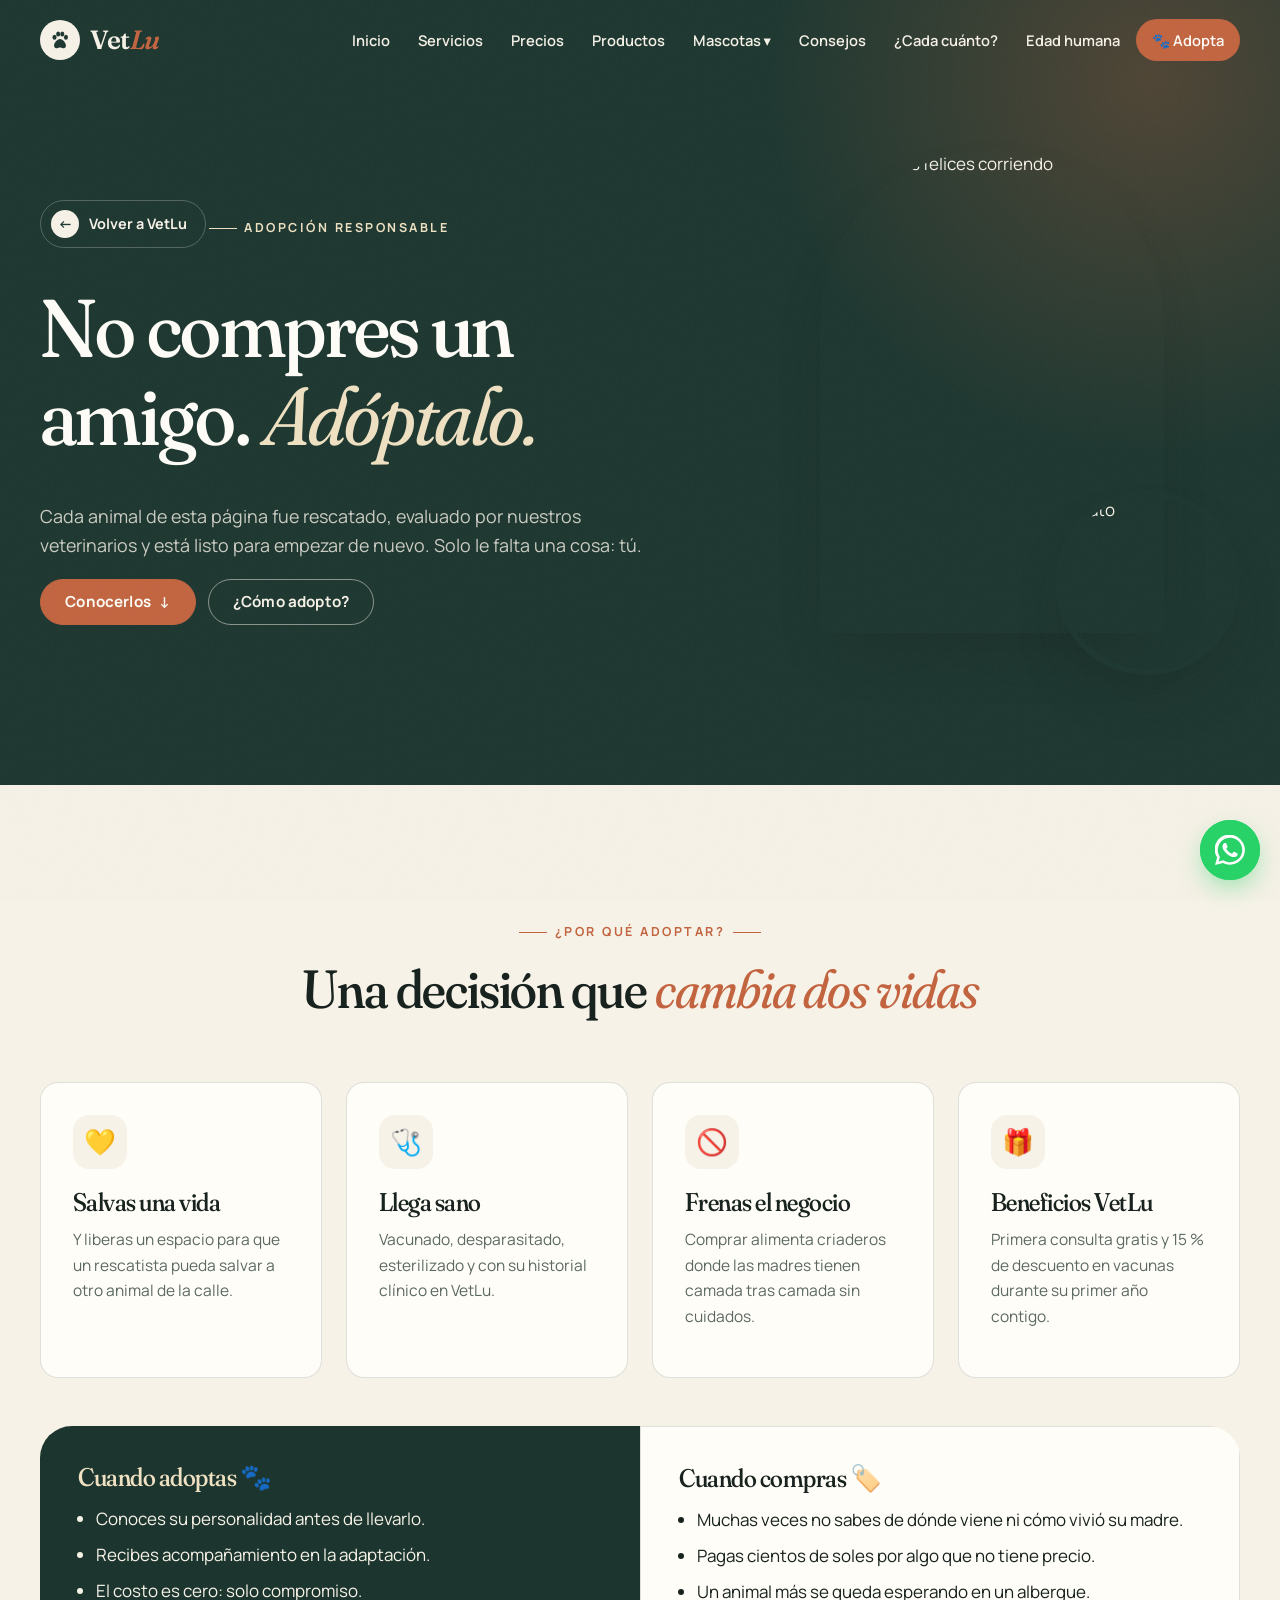
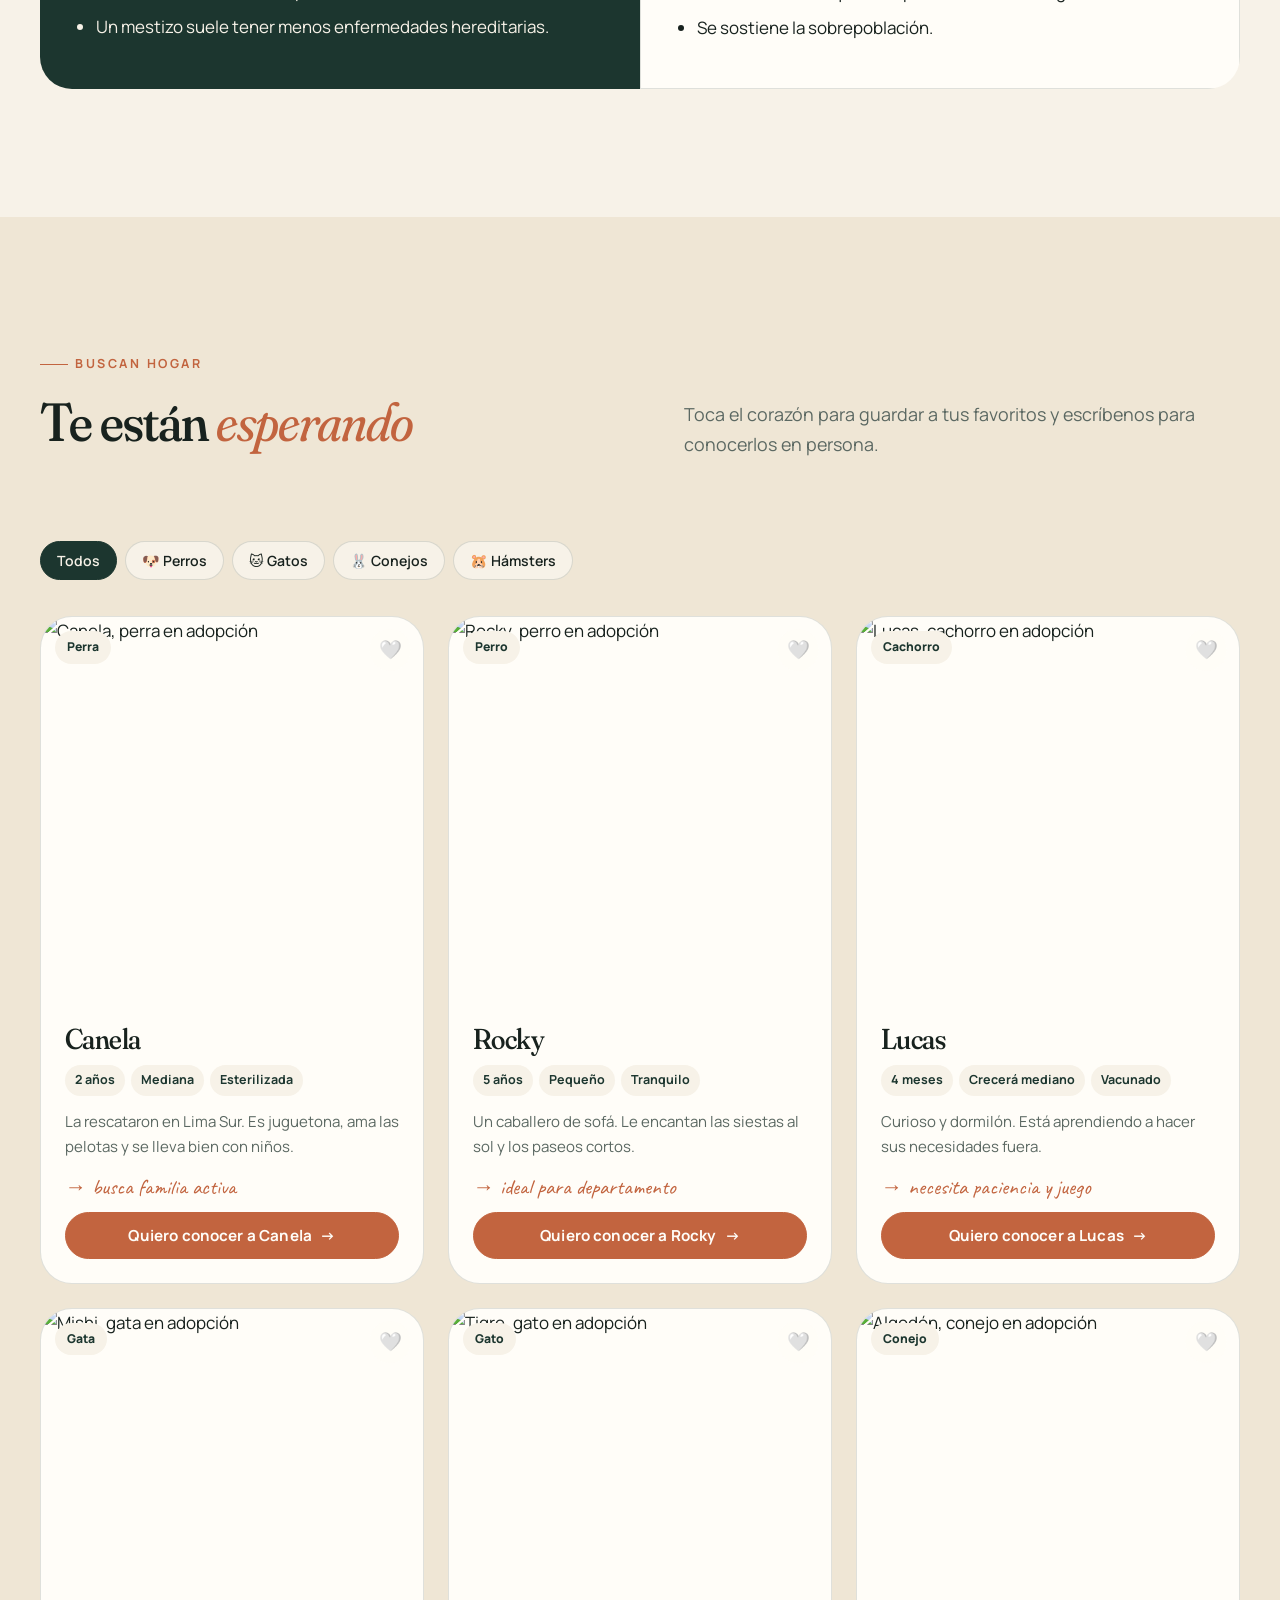
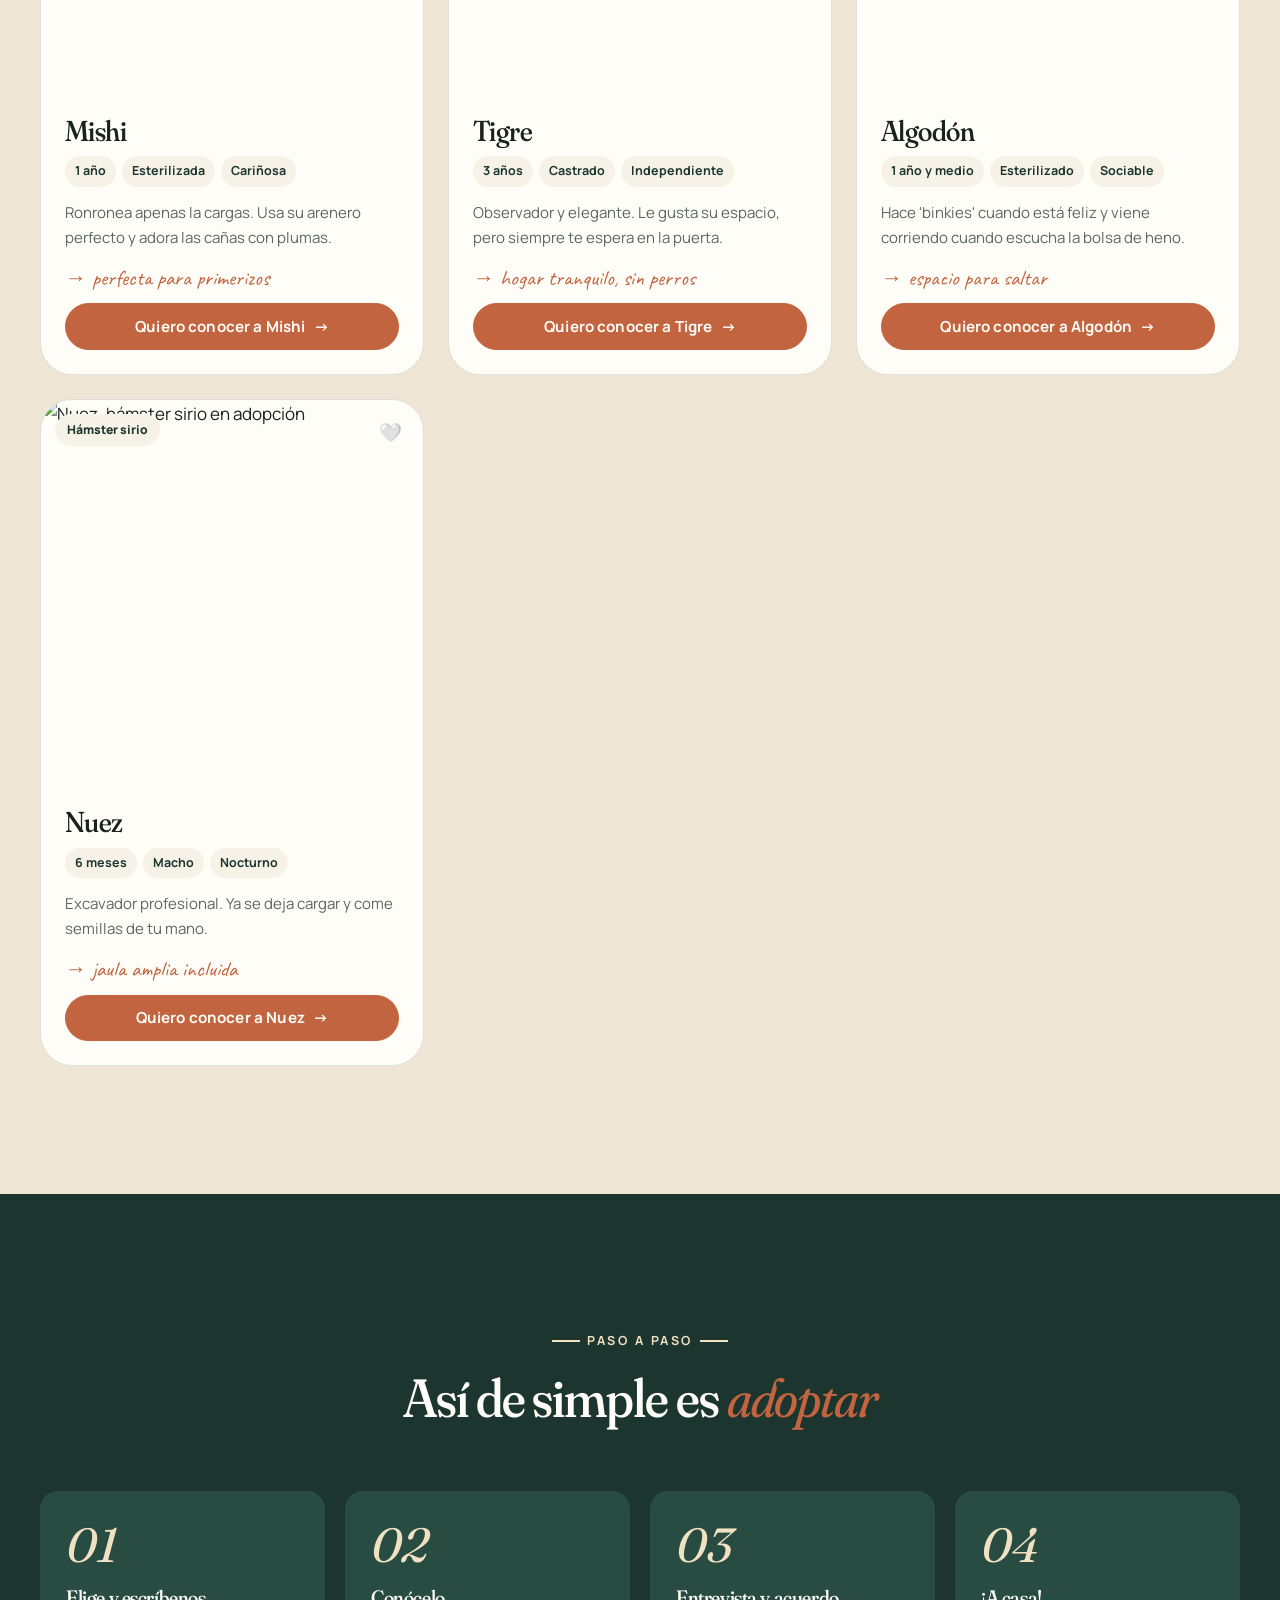
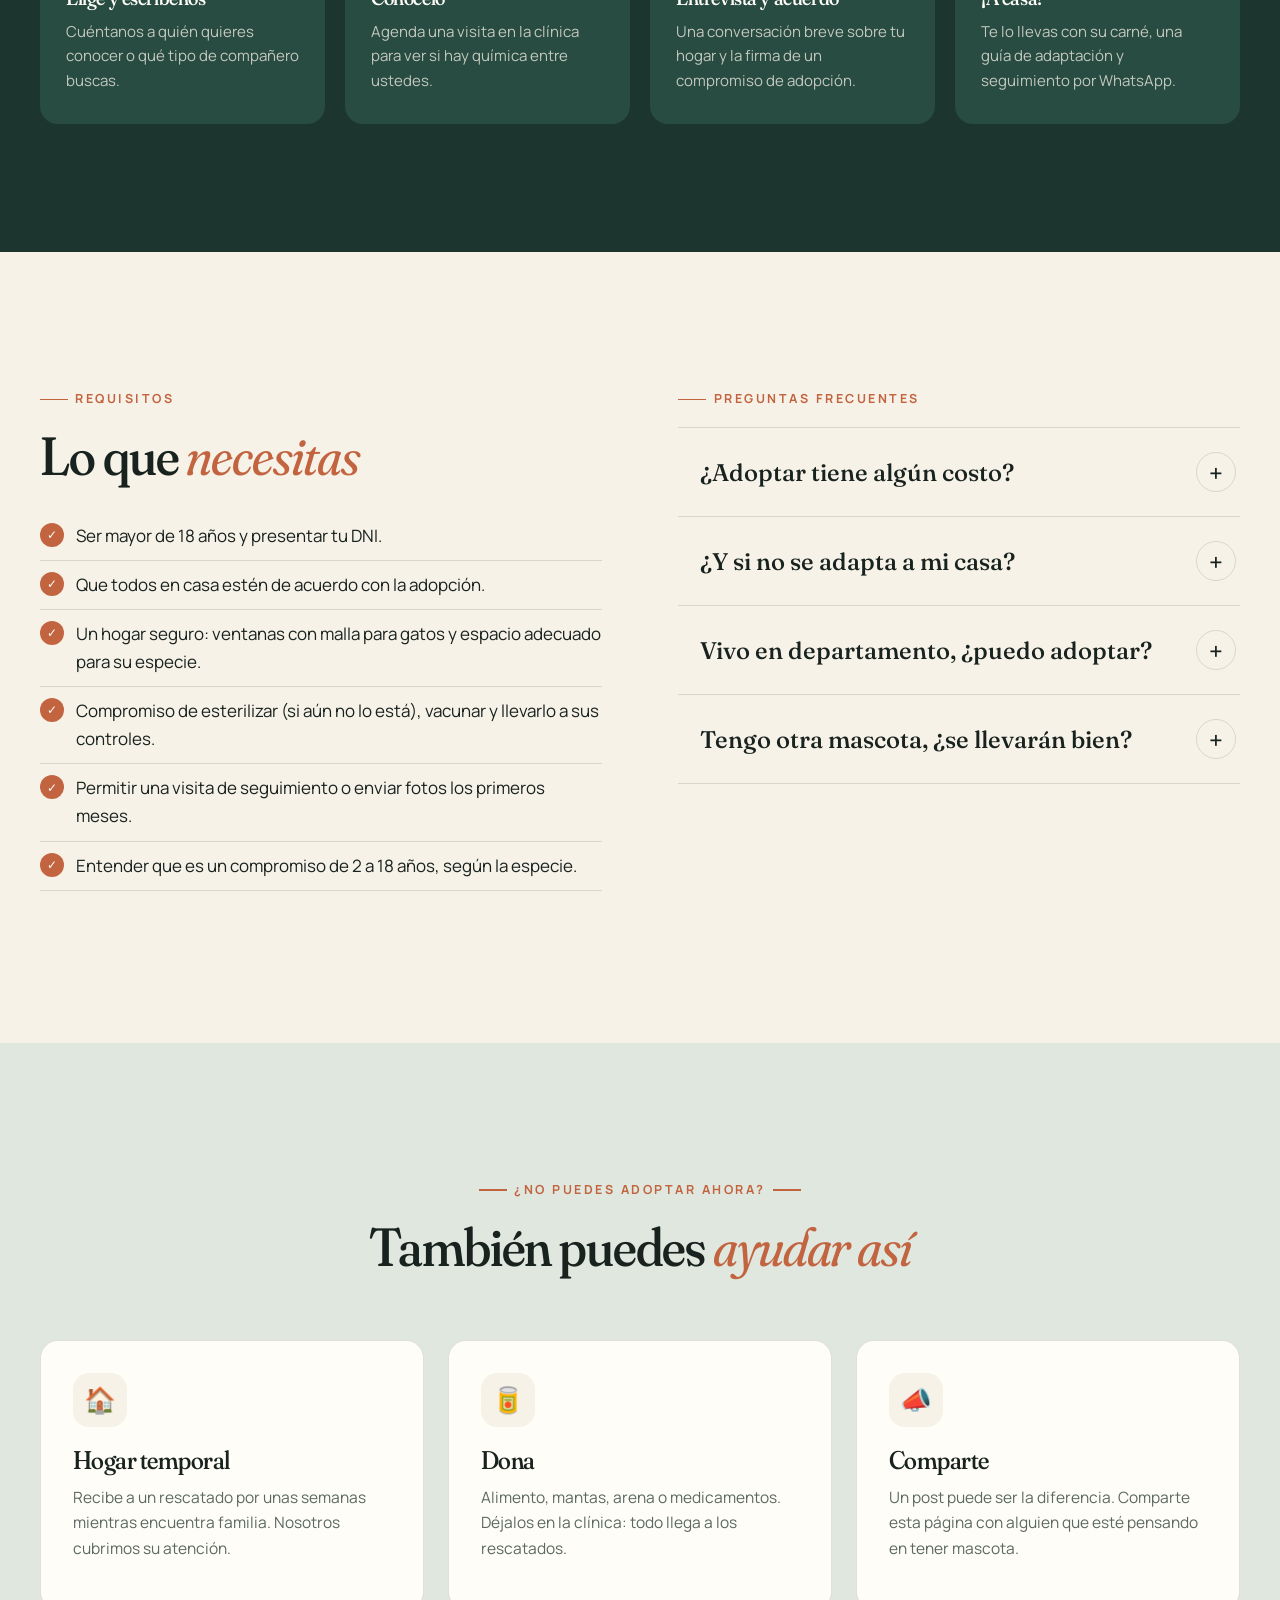
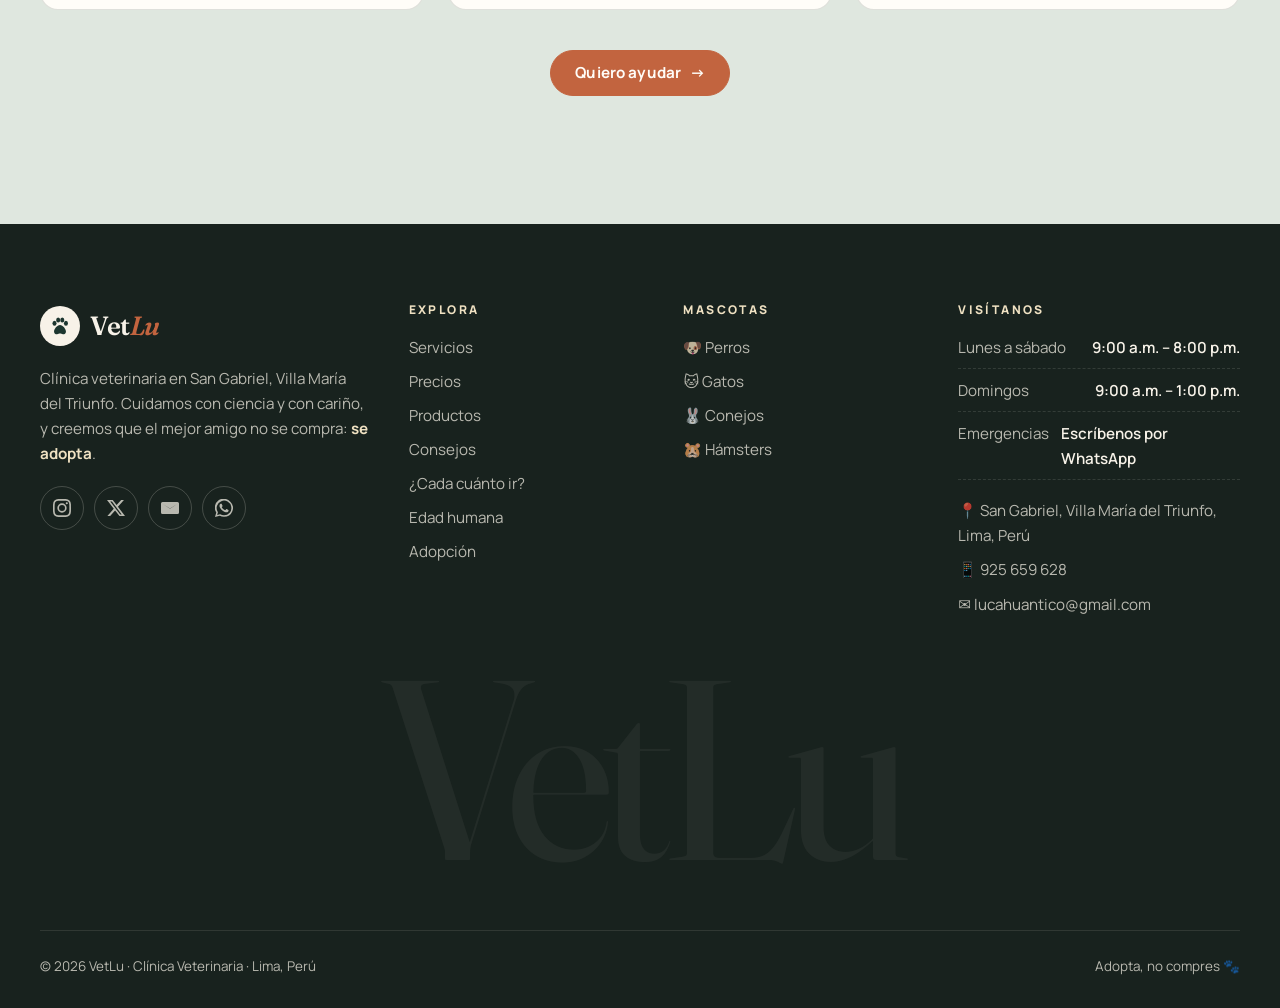
==== adopcion.html @ 5dc10ff6 "VetLu: sitio web de la veterinaria con guías, precios y adopción Co-Authored-By: Claude Opus 5.5 <no" ====
<!doctype html>
<html lang="es">
<head>
  <meta charset="utf-8">
  <meta name="viewport" content="width=device-width, initial-scale=1">
  <title>Adopta, no compres · VetLu</title>
  <meta name="description" content="Adopta un perro, gato, conejo o hámster rescatado en Lima. Requisitos, proceso y mascotas que buscan hogar en VetLu.">
  <meta name="theme-color" content="#1c362f">
  <link rel="icon" href="data:image/svg+xml,<svg xmlns='http://www.w3.org/2000/svg' viewBox='0 0 100 100'><text y='.9em' font-size='90'>🐾</text></svg>">
  <link rel="preconnect" href="https://fonts.googleapis.com">
  <link rel="preconnect" href="https://fonts.gstatic.com" crossorigin>
  <link href="https://fonts.googleapis.com/css2?family=Caveat:wght@500;700&family=Fraunces:ital,opsz,wght,SOFT@0,9..144,300..700,0..100;1,9..144,300..700,0..100&family=Manrope:wght@400;500;600;700;800&display=swap" rel="stylesheet">
  <link rel="stylesheet" href="assets/css/styles.css">
</head>
<body data-page="adopcion" data-header="dark">
<main>
  <section class="page-hero">
    <div class="container adopt-hero-grid">
      <div>
        <a href="index.html" class="back"><span class="circle">←</span>Volver a VetLu</a>
        <p class="eyebrow" style="color:var(--gold-soft)">Adopción responsable</p>
        <h1>No compres un amigo. <em>Adóptalo.</em></h1>
        <p class="lead">Cada animal de esta página fue rescatado, evaluado por nuestros veterinarios y está listo para empezar de nuevo. Solo le falta una cosa: tú.</p>
        <div class="btn-row"><a href="#mascotas" class="btn btn--terra">Conocerlos <span class="arrow">↓</span></a><a href="#proceso" class="btn btn--ghost-light">¿Cómo adopto?</a></div>
      </div>
      <div class="hero-visual" style="max-width:420px">
        <div class="ph ph-1"><img src="https://images.unsplash.com/photo-1548199973-03cce0bbc87b?auto=format&fit=crop&w=900&q=70" alt="Dos perros felices corriendo"></div>
        <div class="ph ph-2"><img src="https://images.unsplash.com/photo-1495360010541-f48722b34f7d?auto=format&fit=crop&w=500&q=70" alt="Gato"></div>
      </div>
    </div>
  </section>

  <section class="section">
    <div class="container">
      <div class="section-head center"><p class="eyebrow">¿Por qué adoptar?</p><h2>Una decisión que <em>cambia dos vidas</em></h2></div>
      <div class="grid grid-4">
        <div class="card reveal"><div class="icon">💛</div><h3>Salvas una vida</h3><p>Y liberas un espacio para que un rescatista pueda salvar a otro animal de la calle.</p></div>
        <div class="card reveal" data-delay="1"><div class="icon">🩺</div><h3>Llega sano</h3><p>Vacunado, desparasitado, esterilizado y con su historial clínico en VetLu.</p></div>
        <div class="card reveal" data-delay="2"><div class="icon">🚫</div><h3>Frenas el negocio</h3><p>Comprar alimenta criaderos donde las madres tienen camada tras camada sin cuidados.</p></div>
        <div class="card reveal" data-delay="3"><div class="icon">🎁</div><h3>Beneficios VetLu</h3><p>Primera consulta gratis y 15 % de descuento en vacunas durante su primer año contigo.</p></div>
      </div>
      <div class="compare reveal" style="margin-top:48px">
        <div class="a"><h3>Cuando adoptas 🐾</h3><ul><li>Conoces su personalidad antes de llevarlo.</li><li>Recibes acompañamiento en la adaptación.</li><li>El costo es cero: solo compromiso.</li><li>Un mestizo suele tener menos enfermedades hereditarias.</li></ul></div>
        <div class="b"><h3>Cuando compras 🏷️</h3><ul><li>Muchas veces no sabes de dónde viene ni cómo vivió su madre.</li><li>Pagas cientos de soles por algo que no tiene precio.</li><li>Un animal más se queda esperando en un albergue.</li><li>Se sostiene la sobrepoblación.</li></ul></div>
      </div>
    </div>
  </section>

  <section class="section section--sand" id="mascotas">
    <div class="container">
      <div class="section-head section-head--split"><div><p class="eyebrow">Buscan hogar</p><h2>Te están <em>esperando</em></h2></div><p class="lead">Toca el corazón para guardar a tus favoritos y escríbenos para conocerlos en persona.</p></div>
      <div class="filters chips" data-filter-group=".buddy" role="group" aria-label="Filtrar por especie">
        <button type="button" data-f="todos" aria-pressed="true">Todos</button>
        <button type="button" data-f="perro" aria-pressed="false">🐶 Perros</button>
        <button type="button" data-f="gato" aria-pressed="false">🐱 Gatos</button>
        <button type="button" data-f="conejo" aria-pressed="false">🐰 Conejos</button>
        <button type="button" data-f="hamster" aria-pressed="false">🐹 Hámsters</button>
      </div>
      <div class="grid grid-3">
        <article class="buddy reveal" data-delay="1" data-cat="perro">
          <div class="pic"><img src="https://images.unsplash.com/photo-1587300003388-59208cc962cb?auto=format&fit=crop&w=700&q=70" alt="Canela, perra en adopción" loading="lazy"><span class="tag">Perra</span><button class="heart" type="button" data-id="canela" aria-label="Guardar a Canela en favoritos">🤍</button></div>
          <div class="body"><h3>Canela</h3>
            <div class="facts"><span>2 años</span><span>Mediana</span><span>Esterilizada</span></div>
            <p>La rescataron en Lima Sur. Es juguetona, ama las pelotas y se lleva bien con niños.</p>
            <span class="hand">→ busca familia activa</span>
            <a class="btn btn--terra" data-wa="Hola VetLu 🐾, quiero conocer a Canela para adoptarlo/a." style="justify-content:center">Quiero conocer a Canela <span class="arrow">→</span></a>
          </div>
        </article>
        <article class="buddy reveal" data-delay="2" data-cat="perro">
          <div class="pic"><img src="https://images.unsplash.com/photo-1517849845537-4d257902454a?auto=format&fit=crop&w=700&q=70" alt="Rocky, perro en adopción" loading="lazy"><span class="tag">Perro</span><button class="heart" type="button" data-id="rocky" aria-label="Guardar a Rocky en favoritos">🤍</button></div>
          <div class="body"><h3>Rocky</h3>
            <div class="facts"><span>5 años</span><span>Pequeño</span><span>Tranquilo</span></div>
            <p>Un caballero de sofá. Le encantan las siestas al sol y los paseos cortos.</p>
            <span class="hand">→ ideal para departamento</span>
            <a class="btn btn--terra" data-wa="Hola VetLu 🐾, quiero conocer a Rocky para adoptarlo/a." style="justify-content:center">Quiero conocer a Rocky <span class="arrow">→</span></a>
          </div>
        </article>
        <article class="buddy reveal" data-delay="3" data-cat="perro">
          <div class="pic"><img src="https://images.unsplash.com/photo-1576201836106-db1758fd1c97?auto=format&fit=crop&w=700&q=70" alt="Lucas, cachorro en adopción" loading="lazy"><span class="tag">Cachorro</span><button class="heart" type="button" data-id="lucas" aria-label="Guardar a Lucas en favoritos">🤍</button></div>
          <div class="body"><h3>Lucas</h3>
            <div class="facts"><span>4 meses</span><span>Crecerá mediano</span><span>Vacunado</span></div>
            <p>Curioso y dormilón. Está aprendiendo a hacer sus necesidades fuera.</p>
            <span class="hand">→ necesita paciencia y juego</span>
            <a class="btn btn--terra" data-wa="Hola VetLu 🐾, quiero conocer a Lucas para adoptarlo/a." style="justify-content:center">Quiero conocer a Lucas <span class="arrow">→</span></a>
          </div>
        </article>
        <article class="buddy reveal" data-delay="1" data-cat="gato">
          <div class="pic"><img src="https://images.unsplash.com/photo-1592194996308-7b43878e84a6?auto=format&fit=crop&w=700&q=70" alt="Mishi, gata en adopción" loading="lazy"><span class="tag">Gata</span><button class="heart" type="button" data-id="mishi" aria-label="Guardar a Mishi en favoritos">🤍</button></div>
          <div class="body"><h3>Mishi</h3>
            <div class="facts"><span>1 año</span><span>Esterilizada</span><span>Cariñosa</span></div>
            <p>Ronronea apenas la cargas. Usa su arenero perfecto y adora las cañas con plumas.</p>
            <span class="hand">→ perfecta para primerizos</span>
            <a class="btn btn--terra" data-wa="Hola VetLu 🐾, quiero conocer a Mishi para adoptarlo/a." style="justify-content:center">Quiero conocer a Mishi <span class="arrow">→</span></a>
          </div>
        </article>
        <article class="buddy reveal" data-delay="2" data-cat="gato">
          <div class="pic"><img src="https://images.unsplash.com/photo-1573865526739-10659fec78a5?auto=format&fit=crop&w=700&q=70" alt="Tigre, gato en adopción" loading="lazy"><span class="tag">Gato</span><button class="heart" type="button" data-id="tigre" aria-label="Guardar a Tigre en favoritos">🤍</button></div>
          <div class="body"><h3>Tigre</h3>
            <div class="facts"><span>3 años</span><span>Castrado</span><span>Independiente</span></div>
            <p>Observador y elegante. Le gusta su espacio, pero siempre te espera en la puerta.</p>
            <span class="hand">→ hogar tranquilo, sin perros</span>
            <a class="btn btn--terra" data-wa="Hola VetLu 🐾, quiero conocer a Tigre para adoptarlo/a." style="justify-content:center">Quiero conocer a Tigre <span class="arrow">→</span></a>
          </div>
        </article>
        <article class="buddy reveal" data-delay="3" data-cat="conejo">
          <div class="pic"><img src="https://images.unsplash.com/photo-1535241749838-299277b6305f?auto=format&fit=crop&w=700&q=70" alt="Algodón, conejo en adopción" loading="lazy"><span class="tag">Conejo</span><button class="heart" type="button" data-id="algodon" aria-label="Guardar a Algodón en favoritos">🤍</button></div>
          <div class="body"><h3>Algodón</h3>
            <div class="facts"><span>1 año y medio</span><span>Esterilizado</span><span>Sociable</span></div>
            <p>Hace 'binkies' cuando está feliz y viene corriendo cuando escucha la bolsa de heno.</p>
            <span class="hand">→ espacio para saltar</span>
            <a class="btn btn--terra" data-wa="Hola VetLu 🐾, quiero conocer a Algodón para adoptarlo/a." style="justify-content:center">Quiero conocer a Algodón <span class="arrow">→</span></a>
          </div>
        </article>
        <article class="buddy reveal" data-delay="1" data-cat="hamster">
          <div class="pic"><img src="https://images.unsplash.com/photo-1425082661705-1834bfd09dca?auto=format&fit=crop&w=700&q=70" alt="Nuez, hámster sirio en adopción" loading="lazy"><span class="tag">Hámster sirio</span><button class="heart" type="button" data-id="nuez" aria-label="Guardar a Nuez en favoritos">🤍</button></div>
          <div class="body"><h3>Nuez</h3>
            <div class="facts"><span>6 meses</span><span>Macho</span><span>Nocturno</span></div>
            <p>Excavador profesional. Ya se deja cargar y come semillas de tu mano.</p>
            <span class="hand">→ jaula amplia incluida</span>
            <a class="btn btn--terra" data-wa="Hola VetLu 🐾, quiero conocer a Nuez para adoptarlo/a." style="justify-content:center">Quiero conocer a Nuez <span class="arrow">→</span></a>
          </div>
        </article>
      </div>
    </div>
  </section>

  <section class="section section--dark" id="proceso">
    <div class="container">
      <div class="section-head center"><p class="eyebrow">Paso a paso</p><h2>Así de simple es <em>adoptar</em></h2></div>
      <div class="steps">
        <div class="step reveal"><h3>Elige y escríbenos</h3><p>Cuéntanos a quién quieres conocer o qué tipo de compañero buscas.</p></div>
        <div class="step reveal" data-delay="1"><h3>Conócelo</h3><p>Agenda una visita en la clínica para ver si hay química entre ustedes.</p></div>
        <div class="step reveal" data-delay="2"><h3>Entrevista y acuerdo</h3><p>Una conversación breve sobre tu hogar y la firma de un compromiso de adopción.</p></div>
        <div class="step reveal" data-delay="3"><h3>¡A casa!</h3><p>Te lo llevas con su carné, una guía de adaptación y seguimiento por WhatsApp.</p></div>
      </div>
    </div>
  </section>

  <section class="section">
    <div class="container split" style="align-items:start">
      <div class="reveal">
        <p class="eyebrow">Requisitos</p>
        <h2>Lo que <em>necesitas</em></h2>
        <ul class="checks">
          <li>Ser mayor de 18 años y presentar tu DNI.</li>
          <li>Que todos en casa estén de acuerdo con la adopción.</li>
          <li>Un hogar seguro: ventanas con malla para gatos y espacio adecuado para su especie.</li>
          <li>Compromiso de esterilizar (si aún no lo está), vacunar y llevarlo a sus controles.</li>
          <li>Permitir una visita de seguimiento o enviar fotos los primeros meses.</li>
          <li>Entender que es un compromiso de 2 a 18 años, según la especie.</li>
        </ul>
      </div>
      <div class="reveal" data-delay="1">
        <p class="eyebrow">Preguntas frecuentes</p>
        <div class="acc" id="faq">
          <div class="acc-item"><button class="acc-btn" aria-expanded="false"><span></span><span>¿Adoptar tiene algún costo?</span><span class="plus">+</span></button><div class="acc-panel"><div><p style="padding:0 4px 22px;color:var(--muted)">No. Solo te pedimos compromiso. Si deseas, puedes hacer una donación voluntaria para seguir rescatando.</p></div></div></div>
          <div class="acc-item"><button class="acc-btn" aria-expanded="false"><span></span><span>¿Y si no se adapta a mi casa?</span><span class="plus">+</span></button><div class="acc-panel"><div><p style="padding:0 4px 22px;color:var(--muted)">La adaptación toma de 3 días a 3 meses. Te acompañamos con consejos y, si de verdad no funciona, vuelve con nosotros: nunca a la calle.</p></div></div></div>
          <div class="acc-item"><button class="acc-btn" aria-expanded="false"><span></span><span>Vivo en departamento, ¿puedo adoptar?</span><span class="plus">+</span></button><div class="acc-panel"><div><p style="padding:0 4px 22px;color:var(--muted)">¡Claro! Gatos, conejos, hámsters y perros pequeños o tranquilos se adaptan muy bien. Te ayudamos a elegir.</p></div></div></div>
          <div class="acc-item"><button class="acc-btn" aria-expanded="false"><span></span><span>Tengo otra mascota, ¿se llevarán bien?</span><span class="plus">+</span></button><div class="acc-panel"><div><p style="padding:0 4px 22px;color:var(--muted)">Podemos hacer una presentación controlada y darte un plan para introducirlos poco a poco.</p></div></div></div>
        </div>
      </div>
    </div>
  </section>

  <section class="section section--sage">
    <div class="container">
      <div class="section-head center"><p class="eyebrow">¿No puedes adoptar ahora?</p><h2>También puedes <em>ayudar así</em></h2></div>
      <div class="grid grid-3">
        <div class="card reveal"><div class="icon">🏠</div><h3>Hogar temporal</h3><p>Recibe a un rescatado por unas semanas mientras encuentra familia. Nosotros cubrimos su atención.</p></div>
        <div class="card reveal" data-delay="1"><div class="icon">🥫</div><h3>Dona</h3><p>Alimento, mantas, arena o medicamentos. Déjalos en la clínica: todo llega a los rescatados.</p></div>
        <div class="card reveal" data-delay="2"><div class="icon">📣</div><h3>Comparte</h3><p>Un post puede ser la diferencia. Comparte esta página con alguien que esté pensando en tener mascota.</p></div>
      </div>
      <div class="center" style="margin-top:40px"><a class="btn btn--terra" data-wa="Hola VetLu, quiero ayudar como hogar temporal o con donaciones">Quiero ayudar <span class="arrow">→</span></a></div>
    </div>
  </section>
</main>
<script src="assets/js/config.js"></script>
<script src="assets/js/main.js"></script>
<script src="assets/js/layout.js"></script>
<script>
  document.querySelectorAll("#faq .acc-btn").forEach(function (b) {
    b.addEventListener("click", function () { var o = b.parentElement.classList.toggle("open"); b.setAttribute("aria-expanded", o); });
  });
</script>
</body>
</html>
---- assets/css/styles.css ----
/* ============================================================
   VetLu — Hoja de estilos
   Paleta: bosque profundo · salvia · crema · terracota · oro
   Tipografía: Fraunces (títulos) + Manrope (texto) + Caveat (notas)
   ============================================================ */

:root {
  --forest: #1c362f;
  --forest-2: #284c42;
  --forest-3: #3a6658;
  --sage: #93ab9b;
  --sage-soft: #dfe7df;
  --cream: #f7f2e8;
  --cream-2: #efe6d5;
  --sand: #e4d5bb;
  --terra: #c2643f;
  --terra-soft: #f3ddd1;
  --gold: #b88f45;
  --gold-soft: #efe1c2;
  --ink: #18221e;
  --muted: #5b6862;
  --line: rgba(28, 54, 47, .14);
  --white: #fffdf8;

  --f-display: "Fraunces", Georgia, serif;
  --f-body: "Manrope", system-ui, sans-serif;
  --f-hand: "Caveat", cursive;

  --r-sm: 10px;
  --r: 18px;
  --r-lg: 32px;
  --shadow: 0 1px 2px rgba(24, 34, 30, .06), 0 12px 32px -12px rgba(24, 34, 30, .22);
  --shadow-lg: 0 30px 60px -25px rgba(24, 34, 30, .45);
  --max: 1200px;
  --ease: cubic-bezier(.2, .7, .2, 1);
}

*, *::before, *::after { box-sizing: border-box; }
html { scroll-behavior: smooth; -webkit-text-size-adjust: 100%; }
body {
  margin: 0;
  font-family: var(--f-body);
  font-size: 17px;
  line-height: 1.65;
  color: var(--ink);
  background: var(--cream);
  overflow-x: hidden;
}
/* grano sutil */
body::before {
  content: "";
  position: fixed; inset: 0;
  pointer-events: none; z-index: 999;
  opacity: .05;
  background-image: url("data:image/svg+xml,%3Csvg xmlns='http://www.w3.org/2000/svg' width='160' height='160'%3E%3Cfilter id='n'%3E%3CfeTurbulence type='fractalNoise' baseFrequency='.9' numOctaves='3' stitchTiles='stitch'/%3E%3C/filter%3E%3Crect width='100%25' height='100%25' filter='url(%23n)'/%3E%3C/svg%3E");
}
img { max-width: 100%; display: block; }
a { color: inherit; }
::selection { background: var(--terra); color: var(--white); }

h1, h2, h3, h4 {
  font-family: var(--f-display);
  font-weight: 500;
  line-height: 1.08;
  letter-spacing: -.02em;
  margin: 0 0 .5em;
  font-variation-settings: "SOFT" 60, "opsz" 100;
}
h1 { font-size: clamp(2.6rem, 6.4vw, 5.6rem); }
h2 { font-size: clamp(2rem, 4.2vw, 3.4rem); }
h3 { font-size: clamp(1.3rem, 2vw, 1.6rem); }
h1 em, h2 em, h3 em { font-style: italic; color: var(--terra); font-weight: 400; }
p { margin: 0 0 1em; }

.container { width: min(var(--max), 100% - 32px); margin-inline: auto; }
.section { padding: clamp(64px, 10vw, 128px) 0; position: relative; }
.section--tight { padding: clamp(48px, 7vw, 88px) 0; }
.section--dark { background: var(--forest); color: var(--cream); }
.section--dark h2, .section--dark h3 { color: var(--white); }
.section--dark .eyebrow { color: var(--gold-soft); }
.section--dark .lead { color: rgba(247, 242, 232, .78); }
.section--sand { background: var(--cream-2); }
.section--sage { background: var(--sage-soft); }

.eyebrow {
  display: inline-flex; align-items: center; gap: .6em;
  font-size: .78rem; font-weight: 700; letter-spacing: .2em;
  text-transform: uppercase; color: var(--terra);
  margin-bottom: 1.1rem;
}
.eyebrow::before { content: ""; width: 28px; height: 1.5px; background: currentColor; }
.lead { font-size: clamp(1.05rem, 1.4vw, 1.22rem); color: var(--muted); max-width: 62ch; }
.hand { font-family: var(--f-hand); font-size: 1.6rem; color: var(--terra); line-height: 1.1; }
.center { text-align: center; }
.center .lead { margin-inline: auto; }
.center .eyebrow::after { content: ""; width: 28px; height: 1.5px; background: currentColor; }
.section-head { margin-bottom: clamp(36px, 5vw, 64px); }
.section-head--split { display: grid; grid-template-columns: 1.1fr 1fr; gap: 32px; align-items: end; }
@media (max-width: 820px) { .section-head--split { grid-template-columns: 1fr; } }

/* ---------- Botones ---------- */
.btn {
  --bg: var(--forest); --fg: var(--cream);
  display: inline-flex; align-items: center; gap: .55em;
  padding: .95em 1.6em; border-radius: 999px;
  background: var(--bg); color: var(--fg);
  font: 700 .95rem/1 var(--f-body); letter-spacing: .01em;
  text-decoration: none; border: 1.5px solid var(--bg);
  cursor: pointer; transition: transform .35s var(--ease), background .3s, color .3s, box-shadow .3s;
  white-space: nowrap;
}
.btn:hover { transform: translateY(-2px); box-shadow: 0 12px 24px -10px rgba(24, 34, 30, .5); }
.btn .arrow { transition: transform .35s var(--ease); }
.btn:hover .arrow { transform: translateX(4px); }
.btn--terra { --bg: var(--terra); --fg: var(--white); }
.btn--gold { --bg: var(--gold); --fg: var(--white); }
.btn--ghost { background: transparent; color: var(--forest); border-color: var(--forest); }
.btn--ghost:hover { background: var(--forest); color: var(--cream); }
.btn--light { --bg: var(--cream); --fg: var(--forest); }
.btn--ghost-light { background: transparent; color: var(--cream); border-color: rgba(247, 242, 232, .5); }
.btn--ghost-light:hover { background: var(--cream); color: var(--forest); }
.btn-row { display: flex; flex-wrap: wrap; gap: 12px; }

/* ---------- Header ---------- */
.site-header {
  position: fixed; top: 0; left: 0; right: 0; z-index: 100;
  transition: background .4s, box-shadow .4s, padding .4s;
  padding: 18px 0;
}
.site-header.scrolled, .site-header.solid {
  background: rgba(247, 242, 232, .9);
  backdrop-filter: blur(14px) saturate(1.3);
  -webkit-backdrop-filter: blur(14px) saturate(1.3);
  box-shadow: 0 1px 0 var(--line);
  padding: 10px 0;
}
.nav { display: flex; align-items: center; justify-content: space-between; gap: 20px; }
.logo {
  display: flex; align-items: center; gap: 10px;
  font-family: var(--f-display); font-size: 1.65rem; font-weight: 600;
  text-decoration: none; color: var(--forest); letter-spacing: -.03em;
}
.logo-mark {
  width: 40px; height: 40px; border-radius: 50%;
  background: var(--forest); color: var(--gold-soft);
  display: grid; place-items: center;
}
.logo-mark svg { width: 22px; height: 22px; }
.logo span em { font-style: italic; color: var(--terra); }
.on-dark .logo { color: var(--cream); }
.on-dark .logo-mark { background: var(--cream); color: var(--forest); }
.on-dark .nav-links > li > a { color: var(--cream); }
.site-header.scrolled .logo, .site-header.solid .logo { color: var(--forest); }
.site-header.scrolled .logo-mark { background: var(--forest); color: var(--gold-soft); }
.site-header.scrolled .nav-links > li > a { color: var(--ink); }

.nav-links { display: flex; align-items: center; gap: 4px; list-style: none; margin: 0; padding: 0; }
.nav-links > li { position: relative; }
.nav-links > li > a {
  display: block; padding: 8px 12px; border-radius: 999px;
  text-decoration: none; font-size: .92rem; font-weight: 600; color: var(--ink);
  transition: background .25s, color .25s;
}
.nav-links > li > a:hover, .nav-links > li > a.active { background: rgba(28, 54, 47, .08); }
.on-dark .nav-links > li > a:hover { background: rgba(247, 242, 232, .14); }
.nav-links .nav-cta {
  background: var(--terra) !important; color: var(--white) !important; padding: 9px 16px;
}
.nav-links .nav-cta:hover { background: var(--forest) !important; }
.dropdown {
  position: absolute; top: calc(100% + 8px); left: 50%;
  transform: translate(-50%, 8px);
  background: var(--white); border-radius: var(--r); box-shadow: var(--shadow-lg);
  padding: 10px; min-width: 230px; list-style: none; margin: 0;
  opacity: 0; visibility: hidden; transition: all .3s var(--ease);
}
.has-drop:hover .dropdown, .has-drop:focus-within .dropdown { opacity: 1; visibility: visible; transform: translate(-50%, 0); }
.dropdown a {
  display: flex; align-items: center; gap: 12px; padding: 10px 12px;
  border-radius: 12px; text-decoration: none; font-weight: 600; font-size: .94rem; color: var(--ink);
}
.dropdown a:hover { background: var(--cream); }
.dropdown .em { font-size: 1.35rem; }
.dropdown small { display: block; font-weight: 500; color: var(--muted); font-size: .78rem; }

.burger {
  display: none; width: 46px; height: 46px; border-radius: 50%;
  border: 1.5px solid currentColor; background: transparent; color: var(--forest);
  cursor: pointer; position: relative;
}
.on-dark .burger { color: var(--cream); }
.site-header.scrolled .burger { color: var(--forest); }
.burger span, .burger span::before, .burger span::after {
  position: absolute; left: 50%; width: 18px; height: 1.8px; background: currentColor;
  transform: translateX(-50%); transition: transform .3s, opacity .3s;
}
.burger span { top: 50%; }
.burger span::before { content: ""; top: -6px; }
.burger span::after { content: ""; top: 6px; }
.menu-open .burger span { background: transparent; }
.menu-open .burger span::before { transform: translateX(-50%) translateY(6px) rotate(45deg); }
.menu-open .burger span::after { transform: translateX(-50%) translateY(-6px) rotate(-45deg); }

@media (max-width: 1080px) {
  .burger { display: block; z-index: 2; }
  .nav-links {
    position: fixed; inset: 0; flex-direction: column; align-items: stretch; justify-content: center;
    background: var(--forest); padding: 90px 28px 40px; gap: 2px;
    transform: translateY(-100%); transition: transform .55s var(--ease);
    overflow-y: auto;
  }
  .menu-open .nav-links { transform: none; }
  .menu-open .burger { color: var(--cream) !important; }
  .nav-links > li > a, .site-header.scrolled .nav-links > li > a {
    color: var(--cream); font-family: var(--f-display); font-size: 1.6rem; font-weight: 400; padding: 8px 4px;
  }
  .dropdown { position: static; transform: none; opacity: 1; visibility: visible; background: transparent; box-shadow: none; padding: 0 0 8px 10px; display: grid; grid-template-columns: 1fr 1fr; }
  .has-drop:hover .dropdown { transform: none; }
  .dropdown a { color: var(--sand); padding: 6px 4px; }
  .dropdown a:hover { background: transparent; color: var(--white); }
  .dropdown small { display: none; }
  .nav-links .nav-cta { text-align: center; margin-top: 14px; font-family: var(--f-body) !important; font-size: 1rem !important; }
}

/* ---------- Hero portada ---------- */
.hero {
  min-height: 100svh; position: relative; overflow: hidden;
  background: var(--forest); color: var(--cream);
  display: flex; align-items: center;
  padding: 120px 0 80px;
}
.hero::after {
  content: ""; position: absolute; inset: 0;
  background:
    radial-gradient(60% 70% at 85% 40%, rgba(194, 100, 63, .28), transparent 60%),
    radial-gradient(50% 60% at 10% 90%, rgba(184, 143, 69, .2), transparent 60%);
  pointer-events: none;
}
.hero-grid { display: grid; grid-template-columns: 1.15fr 1fr; gap: clamp(32px, 5vw, 72px); align-items: center; position: relative; z-index: 1; }
.hero h1 { color: var(--white); }
.hero h1 em { color: var(--gold-soft); }
.hero .lead { color: rgba(247, 242, 232, .8); margin-bottom: 2rem; }
.hero-badge {
  display: inline-flex; align-items: center; gap: 10px;
  padding: 8px 16px 8px 8px; border-radius: 999px;
  background: rgba(247, 242, 232, .08); border: 1px solid rgba(247, 242, 232, .18);
  font-size: .85rem; font-weight: 600; margin-bottom: 28px;
}
.hero-badge b { background: var(--terra); color: var(--white); border-radius: 999px; padding: 4px 10px; font-size: .75rem; }
.hero-visual { position: relative; aspect-ratio: 4/5; max-height: 74vh; justify-self: end; width: 100%; max-width: 500px; }
.hero-visual .ph {
  position: absolute; border-radius: 999px 999px var(--r-lg) var(--r-lg); overflow: hidden;
  box-shadow: var(--shadow-lg);
}
.hero-visual .ph img { width: 100%; height: 100%; object-fit: cover; }
.hero-visual .ph-1 { inset: 0 18% 8% 0; }
.hero-visual .ph-2 { width: 44%; aspect-ratio: 1; right: 0; bottom: 0; border-radius: 50%; border: 6px solid var(--forest); }
.hero-stamp {
  position: absolute; top: 4%; right: 2%; width: 128px; height: 128px; z-index: 2;
  animation: spin 22s linear infinite;
}
.hero-stamp text { font: 700 10.5px var(--f-body); letter-spacing: .28em; fill: var(--gold-soft); text-transform: uppercase; }
@keyframes spin { to { transform: rotate(360deg); } }
.hero-stats { display: flex; gap: clamp(20px, 4vw, 48px); margin-top: 48px; padding-top: 28px; border-top: 1px solid rgba(247, 242, 232, .15); flex-wrap: wrap; }
.hero-stats strong { display: block; font-family: var(--f-display); font-size: clamp(1.8rem, 3vw, 2.6rem); font-weight: 400; color: var(--gold-soft); line-height: 1; }
.hero-stats span { font-size: .85rem; color: rgba(247, 242, 232, .7); }
.scroll-cue { position: absolute; left: 50%; bottom: 24px; transform: translateX(-50%); z-index: 1; font-size: .72rem; letter-spacing: .25em; text-transform: uppercase; color: rgba(247, 242, 232, .6); display: flex; flex-direction: column; align-items: center; gap: 8px; text-decoration: none; }
.scroll-cue::after { content: ""; width: 1px; height: 40px; background: linear-gradient(var(--gold-soft), transparent); animation: drip 2s var(--ease) infinite; }
@keyframes drip { 0% { transform: scaleY(0); transform-origin: top; } 50% { transform: scaleY(1); transform-origin: top; } 51% { transform-origin: bottom; } 100% { transform: scaleY(0); transform-origin: bottom; } }
@media (max-width: 900px) {
  .hero-grid { grid-template-columns: 1fr; }
  .hero-visual { max-width: 380px; justify-self: center; max-height: none; }
}

/* ---------- Ticker de curiosidades ---------- */
.ticker { background: var(--terra); color: var(--white); overflow: hidden; padding: 16px 0; position: relative; z-index: 2; }
.ticker-track { display: flex; gap: 48px; width: max-content; animation: ticker 60s linear infinite; }
.ticker:hover .ticker-track { animation-play-state: paused; }
.ticker-item { display: flex; align-items: center; gap: 14px; font-weight: 600; white-space: nowrap; font-size: .98rem; }
.ticker-item::before { content: "✦"; color: var(--gold-soft); }
@keyframes ticker { to { transform: translateX(-50%); } }

/* ---------- Tarjetas generales ---------- */
.grid { display: grid; gap: clamp(16px, 2vw, 24px); }
.grid-2 { grid-template-columns: repeat(2, 1fr); }
.grid-3 { grid-template-columns: repeat(3, 1fr); }
.grid-4 { grid-template-columns: repeat(4, 1fr); }
@media (max-width: 980px) { .grid-4 { grid-template-columns: repeat(2, 1fr); } .grid-3 { grid-template-columns: repeat(2, 1fr); } }
@media (max-width: 620px) { .grid-2, .grid-3, .grid-4 { grid-template-columns: 1fr; } }

.card {
  background: var(--white); border-radius: var(--r); padding: clamp(22px, 2.6vw, 32px);
  border: 1px solid var(--line); position: relative;
  transition: transform .45s var(--ease), box-shadow .45s var(--ease), border-color .3s;
}
.card:hover { transform: translateY(-4px); box-shadow: var(--shadow); }
.card h3 { margin-bottom: .4em; }
.card p { color: var(--muted); font-size: .97rem; }
.card .icon {
  width: 54px; height: 54px; border-radius: 16px; display: grid; place-items: center;
  font-size: 1.6rem; background: var(--cream); margin-bottom: 20px;
}
.card--link { text-decoration: none; display: flex; flex-direction: column; }
.card--link .more { margin-top: auto; padding-top: 14px; font-weight: 700; font-size: .9rem; color: var(--terra); display: inline-flex; gap: 6px; }
.card--link:hover .more .arrow { transform: translateX(4px); }
.card--link .arrow { transition: transform .3s var(--ease); }
.section--dark .card { background: var(--forest-2); border-color: rgba(247, 242, 232, .1); color: var(--cream); }
.section--dark .card p { color: rgba(247, 242, 232, .72); }
.section--dark .card .icon { background: rgba(247, 242, 232, .08); }

/* Índice de secciones (portada) */
.explore { display: grid; grid-template-columns: repeat(12, 1fr); gap: 18px; }
.tile {
  position: relative; overflow: hidden; border-radius: var(--r-lg);
  min-height: 300px; padding: 28px; display: flex; flex-direction: column; justify-content: flex-end;
  text-decoration: none; color: var(--white); isolation: isolate;
  transition: transform .5s var(--ease);
}
.tile:hover { transform: translateY(-6px); }
.tile img { position: absolute; inset: 0; width: 100%; height: 100%; object-fit: cover; z-index: -2; transition: transform 1.2s var(--ease); }
.tile:hover img { transform: scale(1.07); }
.tile::before { content: ""; position: absolute; inset: 0; z-index: -1; background: linear-gradient(180deg, rgba(24, 34, 30, 0) 25%, rgba(24, 34, 30, .85)); }
.tile .num { position: absolute; top: 24px; left: 28px; font-family: var(--f-display); font-style: italic; font-size: 1rem; color: var(--gold-soft); }
.tile .go {
  position: absolute; top: 20px; right: 20px; width: 46px; height: 46px; border-radius: 50%;
  background: var(--cream); color: var(--forest); display: grid; place-items: center; font-size: 1.1rem;
  transition: transform .45s var(--ease), background .3s;
}
.tile:hover .go { transform: rotate(-45deg); background: var(--gold-soft); }
.tile h3 { color: var(--white); font-size: clamp(1.5rem, 2.4vw, 2.1rem); margin-bottom: .2em; }
.tile p { color: rgba(255, 253, 248, .82); font-size: .95rem; margin: 0; max-width: 40ch; }
.tile--solid { background: var(--forest-2); }
.tile--solid::before { display: none; }
.tile--terra { background: var(--terra); }
.tile--gold { background: var(--gold); }
.span-7 { grid-column: span 7; } .span-5 { grid-column: span 5; } .span-4 { grid-column: span 4; }
.span-6 { grid-column: span 6; } .span-8 { grid-column: span 8; } .span-12 { grid-column: span 12; }
@media (max-width: 900px) { .explore > * { grid-column: span 12 !important; } .tile { min-height: 240px; } }

/* Mascotas (portada) */
.pets { display: grid; grid-template-columns: repeat(4, 1fr); gap: 18px; }
@media (max-width: 980px) { .pets { grid-template-columns: repeat(2, 1fr); } }
@media (max-width: 480px) { .pets { grid-template-columns: 1fr; } }
.pet {
  position: relative; border-radius: 999px 999px var(--r-lg) var(--r-lg); overflow: hidden;
  aspect-ratio: 3/4.2; text-decoration: none; color: var(--white); isolation: isolate;
  display: flex; flex-direction: column; justify-content: flex-end; padding: 26px; text-align: center;
}
.pet img { position: absolute; inset: 0; width: 100%; height: 100%; object-fit: cover; z-index: -2; transition: transform 1.2s var(--ease), filter .6s; }
.pet::before { content: ""; position: absolute; inset: 0; z-index: -1; background: linear-gradient(180deg, transparent 40%, rgba(28, 54, 47, .92)); transition: opacity .5s; }
.pet:hover img { transform: scale(1.08); }
.pet h3 { color: var(--white); font-size: 2rem; margin-bottom: .1em; }
.pet .meta { font-size: .85rem; color: var(--gold-soft); font-weight: 600; letter-spacing: .04em; }
.pet .reveal-txt { max-height: 0; overflow: hidden; opacity: 0; font-size: .9rem; color: rgba(255, 253, 248, .85); transition: max-height .6s var(--ease), opacity .5s, margin .5s; }
.pet:hover .reveal-txt, .pet:focus-visible .reveal-txt { max-height: 120px; opacity: 1; margin-top: 10px; }
.pet .pill { align-self: center; margin-top: 14px; padding: 7px 16px; border-radius: 999px; background: var(--cream); color: var(--forest); font-weight: 700; font-size: .82rem; }

/* ---------- ¿Sabías que? (tarjetas giratorias) ---------- */
.flip { perspective: 1200px; min-height: 250px; cursor: pointer; }
.flip-inner { position: relative; width: 100%; height: 100%; min-height: 250px; transition: transform .8s var(--ease); transform-style: preserve-3d; }
.flip.on .flip-inner, .flip:hover .flip-inner { transform: rotateY(180deg); }
.flip-face {
  position: absolute; inset: 0; backface-visibility: hidden; -webkit-backface-visibility: hidden;
  border-radius: var(--r); padding: 28px; display: flex; flex-direction: column; justify-content: space-between;
}
.flip-front { background: var(--white); border: 1px solid var(--line); }
.flip-front .q { font-family: var(--f-display); font-size: 1.45rem; line-height: 1.2; }
.flip-front .em { font-size: 2.4rem; }
.flip-front small { font-weight: 700; color: var(--terra); font-size: .78rem; letter-spacing: .14em; text-transform: uppercase; }
.flip-back { background: var(--forest); color: var(--cream); transform: rotateY(180deg); }
.flip-back .big { font-family: var(--f-display); font-size: 2.6rem; color: var(--gold-soft); line-height: 1; }
.flip-back p { margin: 0; color: rgba(247, 242, 232, .85); font-size: .97rem; }
.flip:nth-child(3n+2) .flip-back { background: var(--terra); }
.flip:nth-child(3n+2) .flip-back .big { color: var(--white); }
.flip:nth-child(3n) .flip-back { background: var(--gold); }
.flip:nth-child(3n) .flip-back .big { color: var(--white); }

/* ---------- Calculadora de edad ---------- */
.calc {
  background: var(--white); border-radius: var(--r-lg); padding: clamp(24px, 4vw, 48px);
  display: grid; grid-template-columns: 1fr 1fr; gap: clamp(24px, 4vw, 56px); box-shadow: var(--shadow);
  border: 1px solid var(--line);
}
@media (max-width: 860px) { .calc { grid-template-columns: 1fr; } }
.field { margin-bottom: 22px; }
.field > label, .field > .label { display: block; font-weight: 700; font-size: .82rem; letter-spacing: .14em; text-transform: uppercase; color: var(--muted); margin-bottom: 10px; }
.species { display: grid; grid-template-columns: repeat(4, 1fr); gap: 8px; }
.species button, .chips button {
  border: 1.5px solid var(--line); background: var(--cream); border-radius: 14px; padding: 12px 6px;
  font: 600 .88rem var(--f-body); color: var(--ink); cursor: pointer; transition: all .25s;
  display: flex; flex-direction: column; align-items: center; gap: 4px;
}
.species button .em { font-size: 1.6rem; }
.species button[aria-pressed="true"], .chips button[aria-pressed="true"] { background: var(--forest); color: var(--cream); border-color: var(--forest); }
.chips { display: flex; flex-wrap: wrap; gap: 8px; }
.chips button { flex-direction: row; padding: 9px 16px; border-radius: 999px; }
.range-row { display: flex; align-items: center; gap: 16px; }
.range-row output { font-family: var(--f-display); font-size: 1.6rem; min-width: 110px; text-align: right; }
input[type="range"] { -webkit-appearance: none; appearance: none; width: 100%; height: 6px; border-radius: 6px; background: var(--sand); outline: none; }
input[type="range"]::-webkit-slider-thumb { -webkit-appearance: none; width: 26px; height: 26px; border-radius: 50%; background: var(--terra); border: 4px solid var(--white); box-shadow: 0 2px 10px rgba(0, 0, 0, .25); cursor: grab; }
input[type="range"]::-moz-range-thumb { width: 22px; height: 22px; border-radius: 50%; background: var(--terra); border: 4px solid var(--white); cursor: grab; }
.result {
  background: var(--forest); color: var(--cream); border-radius: var(--r); padding: clamp(24px, 3vw, 40px);
  display: flex; flex-direction: column; justify-content: center; position: relative; overflow: hidden;
}
.result::after { content: "🐾"; position: absolute; right: -10px; bottom: -24px; font-size: 9rem; opacity: .07; transform: rotate(-18deg); }
.result .label { font-size: .8rem; letter-spacing: .18em; text-transform: uppercase; color: var(--gold-soft); font-weight: 700; }
.result .years { font-family: var(--f-display); font-size: clamp(4rem, 9vw, 7rem); line-height: .95; color: var(--white); font-weight: 400; }
.result .years small { font-size: .3em; color: var(--gold-soft); font-style: italic; }
.result .stage { display: inline-block; margin: 14px 0; padding: 6px 14px; border-radius: 999px; background: var(--terra); color: var(--white); font-weight: 700; font-size: .85rem; align-self: flex-start; }
.result p { color: rgba(247, 242, 232, .82); font-size: .95rem; margin: 0; }
.note { font-size: .82rem; color: var(--muted); margin-top: 14px; }
.age-table { width: 100%; border-collapse: collapse; font-size: .95rem; }
.age-table th, .age-table td { padding: 12px 14px; text-align: left; border-bottom: 1px solid var(--line); }
.age-table th { font-size: .75rem; letter-spacing: .14em; text-transform: uppercase; color: var(--muted); }
.age-table td:first-child { font-weight: 700; }
.age-table tr:hover td { background: var(--cream); }

/* ---------- Página interna: cabecera ---------- */
.page-hero {
  position: relative; background: var(--forest); color: var(--cream); overflow: hidden;
  padding: 150px 0 clamp(60px, 9vw, 110px);
}
.page-hero::after {
  content: ""; position: absolute; inset: 0; pointer-events: none;
  background: radial-gradient(50% 80% at 90% 10%, rgba(194, 100, 63, .3), transparent 60%);
}
.page-hero .container { position: relative; z-index: 1; }
.page-hero h1 { color: var(--white); max-width: 16ch; }
.page-hero h1 em { color: var(--gold-soft); }
.page-hero .lead { color: rgba(247, 242, 232, .8); }
.back {
  display: inline-flex; align-items: center; gap: 10px; margin-bottom: 36px;
  color: var(--cream); text-decoration: none; font-weight: 700; font-size: .9rem;
  padding: 9px 18px 9px 10px; border-radius: 999px; border: 1px solid rgba(247, 242, 232, .25);
  transition: background .3s, color .3s;
}
.back .circle { width: 28px; height: 28px; border-radius: 50%; background: var(--cream); color: var(--forest); display: grid; place-items: center; transition: transform .35s var(--ease); }
.back:hover { background: var(--cream); color: var(--forest); }
.back:hover .circle { transform: translateX(-3px); background: var(--forest); color: var(--cream); }
.crumbs { font-size: .82rem; color: rgba(247, 242, 232, .6); margin-bottom: 14px; }
.crumbs a { text-decoration: none; }
.crumbs a:hover { color: var(--gold-soft); }

/* ---------- Página de animal: intro a pantalla completa ---------- */
.intro {
  position: relative; min-height: 100svh; display: flex; align-items: flex-end;
  color: var(--white); overflow: hidden; padding: 140px 0 70px;
}
.intro-bg { position: absolute; inset: 0; z-index: -2; }
.intro-bg img { width: 100%; height: 100%; object-fit: cover; transform: scale(1.12); animation: introZoom 2.6s var(--ease) forwards; }
@keyframes introZoom { to { transform: scale(1); } }
.intro::before { content: ""; position: absolute; inset: 0; z-index: -1; background: linear-gradient(180deg, rgba(24, 34, 30, .35) 0%, rgba(24, 34, 30, .1) 35%, rgba(24, 34, 30, .9) 100%); }
.intro .back { margin-bottom: 0; position: absolute; top: 100px; }
.intro h1 { font-size: clamp(4rem, 13vw, 11rem); color: var(--white); margin-bottom: .1em; line-height: .9; }
.intro h1 .char { display: inline-block; opacity: 0; transform: translateY(60%); animation: rise .9s var(--ease) forwards; }
@keyframes rise { to { opacity: 1; transform: none; } }
.intro .tagline { font-family: var(--f-display); font-style: italic; font-size: clamp(1.3rem, 2.4vw, 2rem); color: var(--gold-soft); margin-bottom: 1.4rem; max-width: 30ch; }
.intro .lead { color: rgba(255, 253, 248, .85); }
.intro-facts { display: flex; flex-wrap: wrap; gap: 10px; margin: 26px 0 30px; }
.intro-facts div { padding: 10px 18px; border-radius: 999px; background: rgba(255, 253, 248, .12); backdrop-filter: blur(8px); -webkit-backdrop-filter: blur(8px); border: 1px solid rgba(255, 253, 248, .2); font-size: .88rem; }
.intro-facts b { color: var(--gold-soft); margin-right: 6px; }
.fade-up { opacity: 0; transform: translateY(24px); animation: rise 1s var(--ease) forwards; }

/* Navegación interna de la ficha */
.subnav { position: sticky; top: 64px; z-index: 50; background: rgba(247, 242, 232, .92); backdrop-filter: blur(12px); -webkit-backdrop-filter: blur(12px); border-bottom: 1px solid var(--line); }
.subnav ul { display: flex; gap: 4px; list-style: none; margin: 0 auto; padding: 10px 0; overflow-x: auto; scrollbar-width: none; }
.subnav ul::-webkit-scrollbar { display: none; }
.subnav a { display: block; white-space: nowrap; padding: 8px 14px; border-radius: 999px; text-decoration: none; font-weight: 600; font-size: .88rem; color: var(--muted); transition: all .25s; }
.subnav a:hover, .subnav a.active { background: var(--forest); color: var(--cream); }

/* Comida sí / no */
.food { display: grid; grid-template-columns: 1fr 1fr; gap: 20px; }
@media (max-width: 760px) { .food { grid-template-columns: 1fr; } }
.food-col { border-radius: var(--r-lg); padding: clamp(24px, 3vw, 40px); }
.food-col.yes { background: var(--sage-soft); }
.food-col.no { background: var(--terra-soft); }
.food-col h3 { display: flex; align-items: center; gap: 12px; }
.food-col h3 .tag { width: 40px; height: 40px; border-radius: 50%; display: grid; place-items: center; font-size: 1.1rem; color: var(--white); }
.food-col.yes .tag { background: var(--forest-3); }
.food-col.no .tag { background: var(--terra); }
.food-col ul { list-style: none; padding: 0; margin: 0; }
.food-col li { padding: 14px 0; border-top: 1px solid rgba(24, 34, 30, .1); display: grid; grid-template-columns: 34px 1fr; gap: 8px; }
.food-col li .em { font-size: 1.3rem; }
.food-col li b { display: block; }
.food-col li span { color: var(--muted); font-size: .92rem; }

/* Acordeón enfermedades */
.acc { border-top: 1px solid var(--line); }
.acc-item { border-bottom: 1px solid var(--line); }
.acc-btn {
  width: 100%; display: grid; grid-template-columns: auto 1fr auto; align-items: center; gap: 18px;
  padding: 24px 4px; background: none; border: 0; cursor: pointer; text-align: left; color: var(--ink);
  font: 500 clamp(1.15rem, 2vw, 1.5rem) var(--f-display);
}
.acc-btn .lvl { font: 700 .7rem var(--f-body); letter-spacing: .14em; text-transform: uppercase; padding: 6px 10px; border-radius: 999px; }
.lvl.alta { background: var(--terra); color: var(--white); }
.lvl.media { background: var(--gold-soft); color: #6d521f; }
.lvl.baja { background: var(--sage-soft); color: var(--forest); }
.acc-btn .plus { width: 40px; height: 40px; border-radius: 50%; border: 1.5px solid var(--line); display: grid; place-items: center; transition: transform .4s var(--ease), background .3s; font-family: var(--f-body); }
.acc-item.open .plus { transform: rotate(45deg); background: var(--forest); color: var(--cream); border-color: var(--forest); }
.acc-panel { display: grid; grid-template-rows: 0fr; transition: grid-template-rows .5s var(--ease); }
.acc-item.open .acc-panel { grid-template-rows: 1fr; }
.acc-panel > div { overflow: hidden; }
.acc-body { display: grid; grid-template-columns: repeat(3, 1fr); gap: 16px; padding: 0 4px 28px; }
@media (max-width: 820px) { .acc-body { grid-template-columns: 1fr; } }
.acc-body .box { background: var(--white); border-radius: var(--r); padding: 20px; border: 1px solid var(--line); }
.acc-body h4 { font-family: var(--f-body); font-size: .75rem; letter-spacing: .16em; text-transform: uppercase; color: var(--terra); margin-bottom: 10px; font-weight: 800; }
.acc-body ul { margin: 0; padding-left: 18px; color: var(--muted); font-size: .94rem; }
.acc-body li { margin-bottom: 4px; }

.alert {
  display: grid; grid-template-columns: auto 1fr; gap: 20px; align-items: start;
  background: var(--terra); color: var(--white); border-radius: var(--r-lg); padding: clamp(24px, 3vw, 40px); margin-top: 40px;
}
.alert .em { font-size: 2.4rem; }
.alert h3 { color: var(--white); }
.alert ul { margin: 0; padding-left: 18px; display: grid; grid-template-columns: 1fr 1fr; gap: 4px 28px; }
@media (max-width: 700px) { .alert ul { grid-template-columns: 1fr; } .alert { grid-template-columns: 1fr; } }

/* Línea de tiempo (etapas / visitas) */
.timeline { position: relative; display: grid; grid-template-columns: repeat(var(--cols, 4), 1fr); gap: 20px; }
.timeline::before { content: ""; position: absolute; top: 27px; left: 4%; right: 4%; height: 2px; background: repeating-linear-gradient(90deg, var(--sage) 0 8px, transparent 8px 16px); }
.t-step { position: relative; }
.t-dot { width: 56px; height: 56px; border-radius: 50%; background: var(--forest); color: var(--gold-soft); display: grid; place-items: center; font-size: 1.4rem; position: relative; z-index: 1; margin-bottom: 18px; box-shadow: 0 0 0 8px var(--cream); }
.section--sand .t-dot { box-shadow: 0 0 0 8px var(--cream-2); }
.section--sage .t-dot { box-shadow: 0 0 0 8px var(--sage-soft); }
.t-step h3 { font-size: 1.3rem; margin-bottom: .15em; }
.t-step .when { font-weight: 700; color: var(--terra); font-size: .85rem; margin-bottom: 8px; display: block; }
.t-step p { color: var(--muted); font-size: .94rem; }
.t-step .freq { display: inline-block; background: var(--white); border: 1px solid var(--line); border-radius: 999px; padding: 6px 12px; font-size: .82rem; font-weight: 700; color: var(--forest); }
@media (max-width: 860px) {
  .timeline { grid-template-columns: 1fr; gap: 28px; }
  .timeline::before { top: 0; bottom: 0; left: 27px; right: auto; width: 2px; height: auto; background: repeating-linear-gradient(180deg, var(--sage) 0 8px, transparent 8px 16px); }
  .t-step { padding-left: 80px; }
  .t-dot { position: absolute; left: 0; top: 0; }
}

/* ---------- Precios ---------- */
.price-group { margin-bottom: 56px; }
.price-group h3 { display: flex; align-items: center; gap: 12px; font-size: 1.7rem; padding-bottom: 14px; border-bottom: 2px solid var(--forest); }
.price-list { list-style: none; margin: 0; padding: 0; }
.price-list li { display: flex; align-items: baseline; gap: 12px; padding: 16px 0; border-bottom: 1px solid var(--line); }
.price-list .name { font-weight: 600; }
.price-list .name small { display: block; font-weight: 500; color: var(--muted); font-size: .86rem; }
.price-list .dots { flex: 1; border-bottom: 1.5px dotted var(--sage); transform: translateY(-4px); min-width: 20px; }
.price-list .amt { font-family: var(--f-display); font-size: 1.35rem; white-space: nowrap; color: var(--forest); }
.price-list .amt small { font-family: var(--f-body); font-size: .72rem; color: var(--muted); margin-right: 3px; }

.plans { display: grid; grid-template-columns: repeat(3, 1fr); gap: 20px; align-items: stretch; }
@media (max-width: 900px) { .plans { grid-template-columns: 1fr; } }
.plan { background: var(--white); border-radius: var(--r-lg); padding: 36px 30px; border: 1px solid var(--line); display: flex; flex-direction: column; position: relative; }
.plan.featured { background: var(--forest); color: var(--cream); transform: scale(1.03); box-shadow: var(--shadow-lg); border-color: var(--forest); }
.plan.featured h3 { color: var(--white); }
.plan .ribbon { position: absolute; top: -14px; left: 30px; background: var(--terra); color: var(--white); padding: 6px 14px; border-radius: 999px; font-size: .75rem; font-weight: 800; letter-spacing: .12em; text-transform: uppercase; }
.plan .price { font-family: var(--f-display); font-size: 3.4rem; line-height: 1; margin: 12px 0 4px; }
.plan .price small { font-size: 1rem; font-family: var(--f-body); color: var(--muted); }
.plan.featured .price small, .plan.featured .sub { color: rgba(247, 242, 232, .7); }
.plan .sub { color: var(--muted); font-size: .9rem; }
.plan ul { list-style: none; padding: 0; margin: 24px 0 28px; flex: 1; }
.plan li { padding: 8px 0 8px 30px; position: relative; font-size: .95rem; }
.plan li::before { content: "✓"; position: absolute; left: 0; top: 8px; width: 20px; height: 20px; border-radius: 50%; background: var(--sage-soft); color: var(--forest); font-size: .72rem; display: grid; place-items: center; font-weight: 800; }
.plan.featured li::before { background: var(--gold); color: var(--white); }

/* ---------- Productos ---------- */
.filters { display: flex; flex-wrap: wrap; gap: 8px; margin-bottom: 36px; }
.product { background: var(--white); border-radius: var(--r); overflow: hidden; border: 1px solid var(--line); display: flex; flex-direction: column; transition: transform .45s var(--ease), box-shadow .45s; }
.product:hover { transform: translateY(-5px); box-shadow: var(--shadow); }
.product .thumb { aspect-ratio: 4/3; display: grid; place-items: center; font-size: 4.2rem; position: relative; }
.product .thumb .badge { position: absolute; top: 14px; left: 14px; background: var(--white); color: var(--forest); padding: 5px 12px; border-radius: 999px; font-size: .72rem; font-weight: 800; letter-spacing: .08em; text-transform: uppercase; }
.product .body { padding: 22px; display: flex; flex-direction: column; flex: 1; }
.product h3 { font-size: 1.2rem; margin-bottom: .3em; }
.product p { color: var(--muted); font-size: .9rem; flex: 1; }
.product .foot { display: flex; justify-content: space-between; align-items: center; margin-top: 12px; padding-top: 14px; border-top: 1px solid var(--line); }
.product .amt { font-family: var(--f-display); font-size: 1.3rem; color: var(--forest); }
.product .ask { font-weight: 700; font-size: .84rem; color: var(--terra); text-decoration: none; }
.product.hide { display: none; }
.bg-sage { background: var(--sage-soft); } .bg-sand { background: var(--cream-2); } .bg-terra { background: var(--terra-soft); } .bg-gold { background: var(--gold-soft); }

/* ---------- Adopción ---------- */
.adopt-hero-grid { display: grid; grid-template-columns: 1.1fr 1fr; gap: 48px; align-items: center; }
@media (max-width: 900px) { .adopt-hero-grid { grid-template-columns: 1fr; } }
.buddy { background: var(--white); border-radius: var(--r-lg); overflow: hidden; border: 1px solid var(--line); display: flex; flex-direction: column; transition: transform .5s var(--ease), box-shadow .5s; }
.buddy:hover { transform: translateY(-6px); box-shadow: var(--shadow-lg); }
.buddy .pic { aspect-ratio: 1; position: relative; overflow: hidden; }
.buddy .pic img { width: 100%; height: 100%; object-fit: cover; transition: transform 1s var(--ease); }
.buddy:hover .pic img { transform: scale(1.06); }
.buddy .pic .tag { position: absolute; top: 14px; left: 14px; padding: 6px 12px; border-radius: 999px; background: var(--cream); font-size: .76rem; font-weight: 800; color: var(--forest); }
.buddy .pic .heart { position: absolute; top: 12px; right: 12px; width: 42px; height: 42px; border-radius: 50%; background: rgba(255, 253, 248, .9); border: 0; cursor: pointer; font-size: 1.15rem; transition: transform .3s; }
.buddy .pic .heart:hover { transform: scale(1.15); }
.buddy .pic .heart.on { background: var(--terra); }
.buddy .body { padding: 24px; display: flex; flex-direction: column; flex: 1; }
.buddy h3 { font-size: 1.8rem; margin-bottom: .1em; }
.buddy .facts { display: flex; flex-wrap: wrap; gap: 6px; margin: 8px 0 14px; }
.buddy .facts span { font-size: .78rem; font-weight: 700; padding: 5px 10px; border-radius: 999px; background: var(--cream); color: var(--forest); }
.buddy p { color: var(--muted); font-size: .94rem; flex: 1; }
.buddy .hand { font-size: 1.35rem; margin-bottom: 14px; }
.steps { counter-reset: s; display: grid; grid-template-columns: repeat(4, 1fr); gap: 20px; }
@media (max-width: 900px) { .steps { grid-template-columns: 1fr 1fr; } }
@media (max-width: 520px) { .steps { grid-template-columns: 1fr; } }
.step { counter-increment: s; padding: 30px 26px; border-radius: var(--r); background: var(--forest-2); position: relative; }
.step::before { content: "0" counter(s); font-family: var(--f-display); font-style: italic; font-size: 3rem; color: var(--gold-soft); line-height: 1; display: block; margin-bottom: 18px; }
.step h3 { color: var(--white); font-size: 1.3rem; }
.step p { color: rgba(247, 242, 232, .75); font-size: .94rem; margin: 0; }

.compare { display: grid; grid-template-columns: 1fr 1fr; border-radius: var(--r-lg); overflow: hidden; }
@media (max-width: 700px) { .compare { grid-template-columns: 1fr; } }
.compare > div { padding: clamp(24px, 3vw, 44px); }
.compare .a { background: var(--forest); color: var(--cream); }
.compare .a h3 { color: var(--gold-soft); }
.compare .b { background: var(--white); border: 1px solid var(--line); }
.compare ul { padding-left: 18px; margin: 0; }
.compare li { margin-bottom: 8px; }

/* Quiz */
.quiz { background: var(--white); border-radius: var(--r-lg); padding: clamp(24px, 4vw, 52px); box-shadow: var(--shadow); border: 1px solid var(--line); max-width: 820px; margin: 0 auto; }
.quiz .progress { height: 6px; background: var(--cream-2); border-radius: 6px; overflow: hidden; margin-bottom: 30px; }
.quiz .progress span { display: block; height: 100%; width: 0; background: var(--terra); transition: width .5s var(--ease); }
.quiz .qtext { font-family: var(--f-display); font-size: clamp(1.4rem, 2.6vw, 2rem); margin-bottom: 24px; line-height: 1.2; }
.quiz .opts { display: grid; grid-template-columns: 1fr 1fr; gap: 12px; }
@media (max-width: 560px) { .quiz .opts { grid-template-columns: 1fr; } }
.quiz .opts button { text-align: left; padding: 18px 20px; border-radius: 16px; background: var(--cream); border: 1.5px solid transparent; cursor: pointer; font: 600 1rem var(--f-body); color: var(--ink); transition: all .25s; }
.quiz .opts button:hover { border-color: var(--forest); background: var(--white); transform: translateY(-2px); }
.quiz .final { text-align: center; }
.quiz .final .em { font-size: 5rem; display: block; animation: pop .6s var(--ease); }
@keyframes pop { from { transform: scale(.3); opacity: 0; } }

/* ---------- Consejos ---------- */
.tip { display: grid; grid-template-columns: 80px 1fr; gap: 24px; padding: 32px 0; border-bottom: 1px solid var(--line); }
.tip .n { font-family: var(--f-display); font-size: 3.4rem; line-height: 1; color: var(--terra); font-style: italic; }
.tip h3 { margin-bottom: .3em; }
.tip p { color: var(--muted); margin: 0; }
.tip .who { display: inline-flex; gap: 6px; margin-top: 12px; }
.tip .who span { font-size: .75rem; font-weight: 700; padding: 4px 10px; background: var(--sage-soft); color: var(--forest); border-radius: 999px; }
@media (max-width: 560px) { .tip { grid-template-columns: 1fr; gap: 6px; } }
.myth { display: grid; grid-template-columns: 1fr 1fr; border-radius: var(--r); overflow: hidden; border: 1px solid var(--line); }
.myth > div { padding: 24px; }
.myth .m { background: var(--terra-soft); }
.myth .r { background: var(--white); }
.myth small { font-weight: 800; letter-spacing: .16em; text-transform: uppercase; font-size: .72rem; display: block; margin-bottom: 8px; }
.myth .m small { color: var(--terra); }
.myth .r small { color: var(--forest-3); }
.myth p { margin: 0; font-size: .98rem; }
@media (max-width: 620px) { .myth { grid-template-columns: 1fr; } }

/* ---------- Testimonios / cita ---------- */
.quote { font-family: var(--f-display); font-size: clamp(1.6rem, 3.4vw, 2.8rem); line-height: 1.25; font-weight: 400; max-width: 26ch; margin: 0 auto; }
.quote em { color: var(--gold-soft); }

/* ---------- Banner CTA ---------- */
.cta-band {
  border-radius: var(--r-lg); padding: clamp(36px, 6vw, 80px); position: relative; overflow: hidden;
  background: var(--terra); color: var(--white); display: grid; grid-template-columns: 1.4fr 1fr; gap: 32px; align-items: center;
}
.cta-band::after { content: "🐾"; position: absolute; font-size: 16rem; right: -30px; top: -60px; opacity: .1; transform: rotate(20deg); }
.cta-band h2 { color: var(--white); margin: 0; }
.cta-band h2 em { color: var(--gold-soft); }
.cta-band p { color: rgba(255, 253, 248, .9); margin: 12px 0 0; }
.cta-band .btn-row { justify-content: flex-end; position: relative; z-index: 1; }
@media (max-width: 820px) { .cta-band { grid-template-columns: 1fr; } .cta-band .btn-row { justify-content: flex-start; } }

/* ---------- Media + texto ---------- */
.split { display: grid; grid-template-columns: 1fr 1fr; gap: clamp(32px, 6vw, 88px); align-items: center; }
@media (max-width: 860px) { .split { grid-template-columns: 1fr; } }
.split .media { border-radius: var(--r-lg); overflow: hidden; aspect-ratio: 4/5; position: relative; box-shadow: var(--shadow-lg); }
.split .media img { width: 100%; height: 100%; object-fit: cover; }
.split .media .float { position: absolute; left: 20px; bottom: 20px; right: 20px; background: rgba(255, 253, 248, .94); border-radius: var(--r); padding: 18px 20px; display: flex; gap: 14px; align-items: center; color: var(--ink); }
.split .media .float .em { font-size: 2rem; }
.checks { list-style: none; padding: 0; margin: 24px 0; }
.checks li { padding: 10px 0 10px 36px; position: relative; border-bottom: 1px solid var(--line); }
.checks li::before { content: "✓"; position: absolute; left: 0; top: 11px; width: 24px; height: 24px; border-radius: 50%; background: var(--terra); color: var(--white); display: grid; place-items: center; font-size: .75rem; font-weight: 800; }
.section--dark .checks li { border-color: rgba(247, 242, 232, .12); }

/* ---------- Footer ---------- */
.site-footer { background: var(--ink); color: rgba(247, 242, 232, .72); padding: 80px 0 30px; font-size: .95rem; }
.footer-grid { display: grid; grid-template-columns: 1.4fr 1fr 1fr 1.2fr; gap: 40px; }
@media (max-width: 900px) { .footer-grid { grid-template-columns: 1fr 1fr; } }
@media (max-width: 520px) { .footer-grid { grid-template-columns: 1fr; } }
.site-footer .logo { color: var(--cream); margin-bottom: 18px; }
.site-footer .logo-mark { background: var(--cream); color: var(--forest); }
.site-footer h4 { font-family: var(--f-body); font-size: .75rem; letter-spacing: .2em; text-transform: uppercase; color: var(--gold-soft); margin-bottom: 18px; font-weight: 800; }
.site-footer ul { list-style: none; padding: 0; margin: 0; }
.site-footer li { margin-bottom: 9px; }
.site-footer a { text-decoration: none; transition: color .25s; }
.site-footer a:hover { color: var(--gold-soft); }
.socials { display: flex; gap: 10px; margin-top: 20px; }
.socials a { width: 44px; height: 44px; border-radius: 50%; border: 1px solid rgba(247, 242, 232, .2); display: grid; place-items: center; transition: all .3s; }
.socials a:hover { background: var(--gold); border-color: var(--gold); color: var(--white); }
.socials svg { width: 18px; height: 18px; fill: currentColor; }
.hours li { display: flex; justify-content: space-between; gap: 12px; border-bottom: 1px dashed rgba(247, 242, 232, .12); padding-bottom: 8px; }
.hours li b { color: var(--cream); font-weight: 600; }
.footer-bottom { margin-top: 60px; padding-top: 24px; border-top: 1px solid rgba(247, 242, 232, .1); display: flex; justify-content: space-between; flex-wrap: wrap; gap: 12px; font-size: .84rem; }
.big-word { font-family: var(--f-display); font-size: clamp(5rem, 20vw, 18rem); line-height: .8; color: rgba(247, 242, 232, .05); text-align: center; margin-top: 40px; letter-spacing: -.05em; user-select: none; }

/* WhatsApp flotante */
.wa-float {
  position: fixed; right: 20px; bottom: 20px; z-index: 90;
  width: 60px; height: 60px; border-radius: 50%; background: #25d366; color: #fff;
  display: grid; place-items: center; box-shadow: 0 10px 30px -8px rgba(37, 211, 102, .7);
  transition: transform .3s var(--ease);
}
.wa-float:hover { transform: scale(1.08) rotate(-6deg); }
.wa-float svg { width: 30px; height: 30px; fill: currentColor; }
.wa-float::after { content: ""; position: absolute; inset: 0; border-radius: 50%; border: 2px solid #25d366; animation: ping 2.4s infinite; }
@keyframes ping { 0% { transform: scale(1); opacity: .8; } 100% { transform: scale(1.6); opacity: 0; } }
.to-top { position: fixed; right: 28px; bottom: 92px; z-index: 89; width: 44px; height: 44px; border-radius: 50%; background: var(--forest); color: var(--cream); border: 0; cursor: pointer; opacity: 0; transform: translateY(10px); transition: all .35s var(--ease); font-size: 1.1rem; }
.to-top.show { opacity: 1; transform: none; }

/* Animación al hacer scroll */
.reveal { opacity: 0; transform: translateY(36px); transition: opacity 1s var(--ease), transform 1s var(--ease); }
.reveal.in { opacity: 1; transform: none; }
.reveal[data-delay="1"] { transition-delay: .1s; } .reveal[data-delay="2"] { transition-delay: .2s; }
.reveal[data-delay="3"] { transition-delay: .3s; } .reveal[data-delay="4"] { transition-delay: .4s; }

.disclaimer { font-size: .84rem; color: var(--muted); border-left: 3px solid var(--gold); padding: 12px 18px; background: var(--white); border-radius: 0 var(--r-sm) var(--r-sm) 0; max-width: 780px; }

/* Formulario */
.form { display: grid; gap: 14px; }
.form .row { display: grid; grid-template-columns: 1fr 1fr; gap: 14px; }
@media (max-width: 560px) { .form .row { grid-template-columns: 1fr; } }
.form label { font-size: .8rem; font-weight: 700; letter-spacing: .1em; text-transform: uppercase; color: var(--muted); display: block; margin-bottom: 6px; }
.form input, .form select, .form textarea {
  width: 100%; padding: 14px 16px; border-radius: 12px; border: 1.5px solid var(--line); background: var(--white);
  font: 500 1rem var(--f-body); color: var(--ink); transition: border-color .25s, box-shadow .25s;
}
.form input:focus, .form select:focus, .form textarea:focus { outline: none; border-color: var(--forest); box-shadow: 0 0 0 4px rgba(28, 54, 47, .1); }

@media (prefers-reduced-motion: reduce) {
  *, *::before, *::after { animation-duration: .01ms !important; animation-iteration-count: 1 !important; transition-duration: .01ms !important; scroll-behavior: auto !important; }
  .reveal { opacity: 1; transform: none; }
}

/* Anclas: compensar el encabezado fijo */
section[id], [data-filter-group] { scroll-margin-top: 130px; }
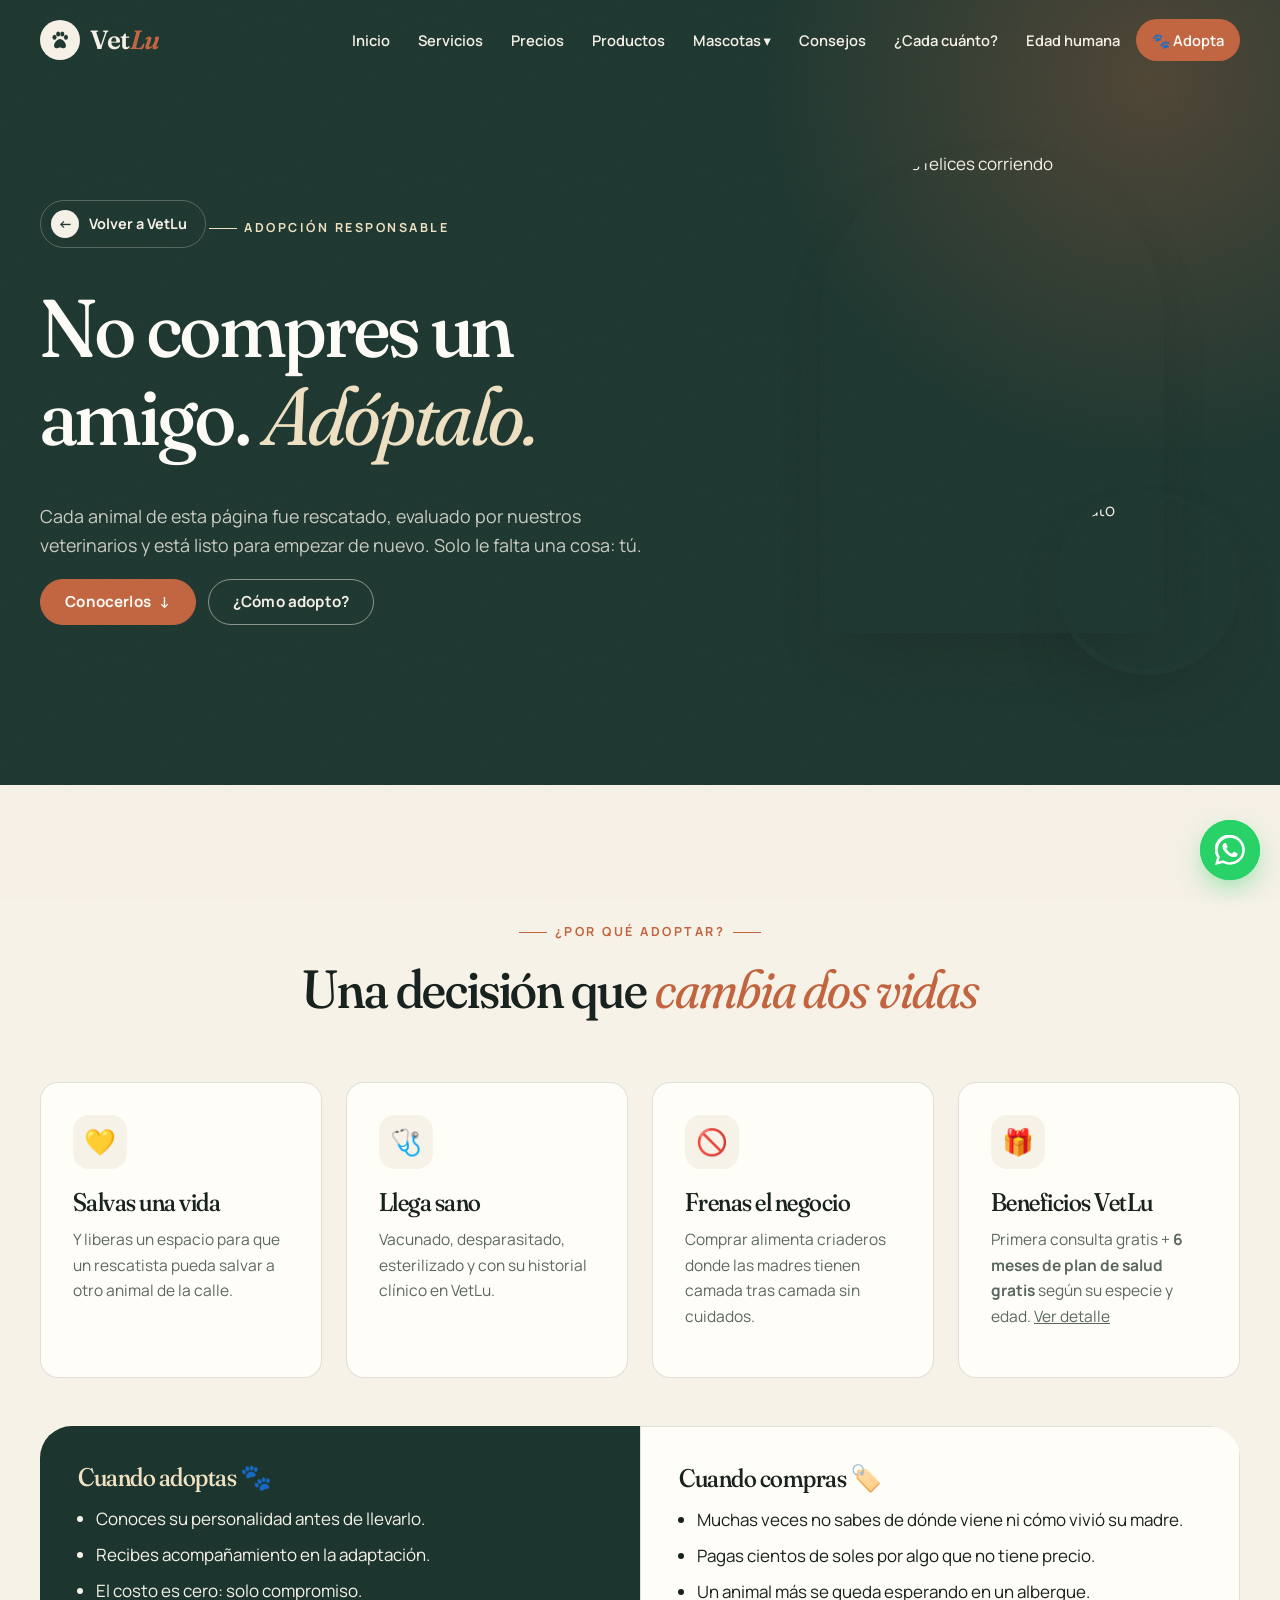
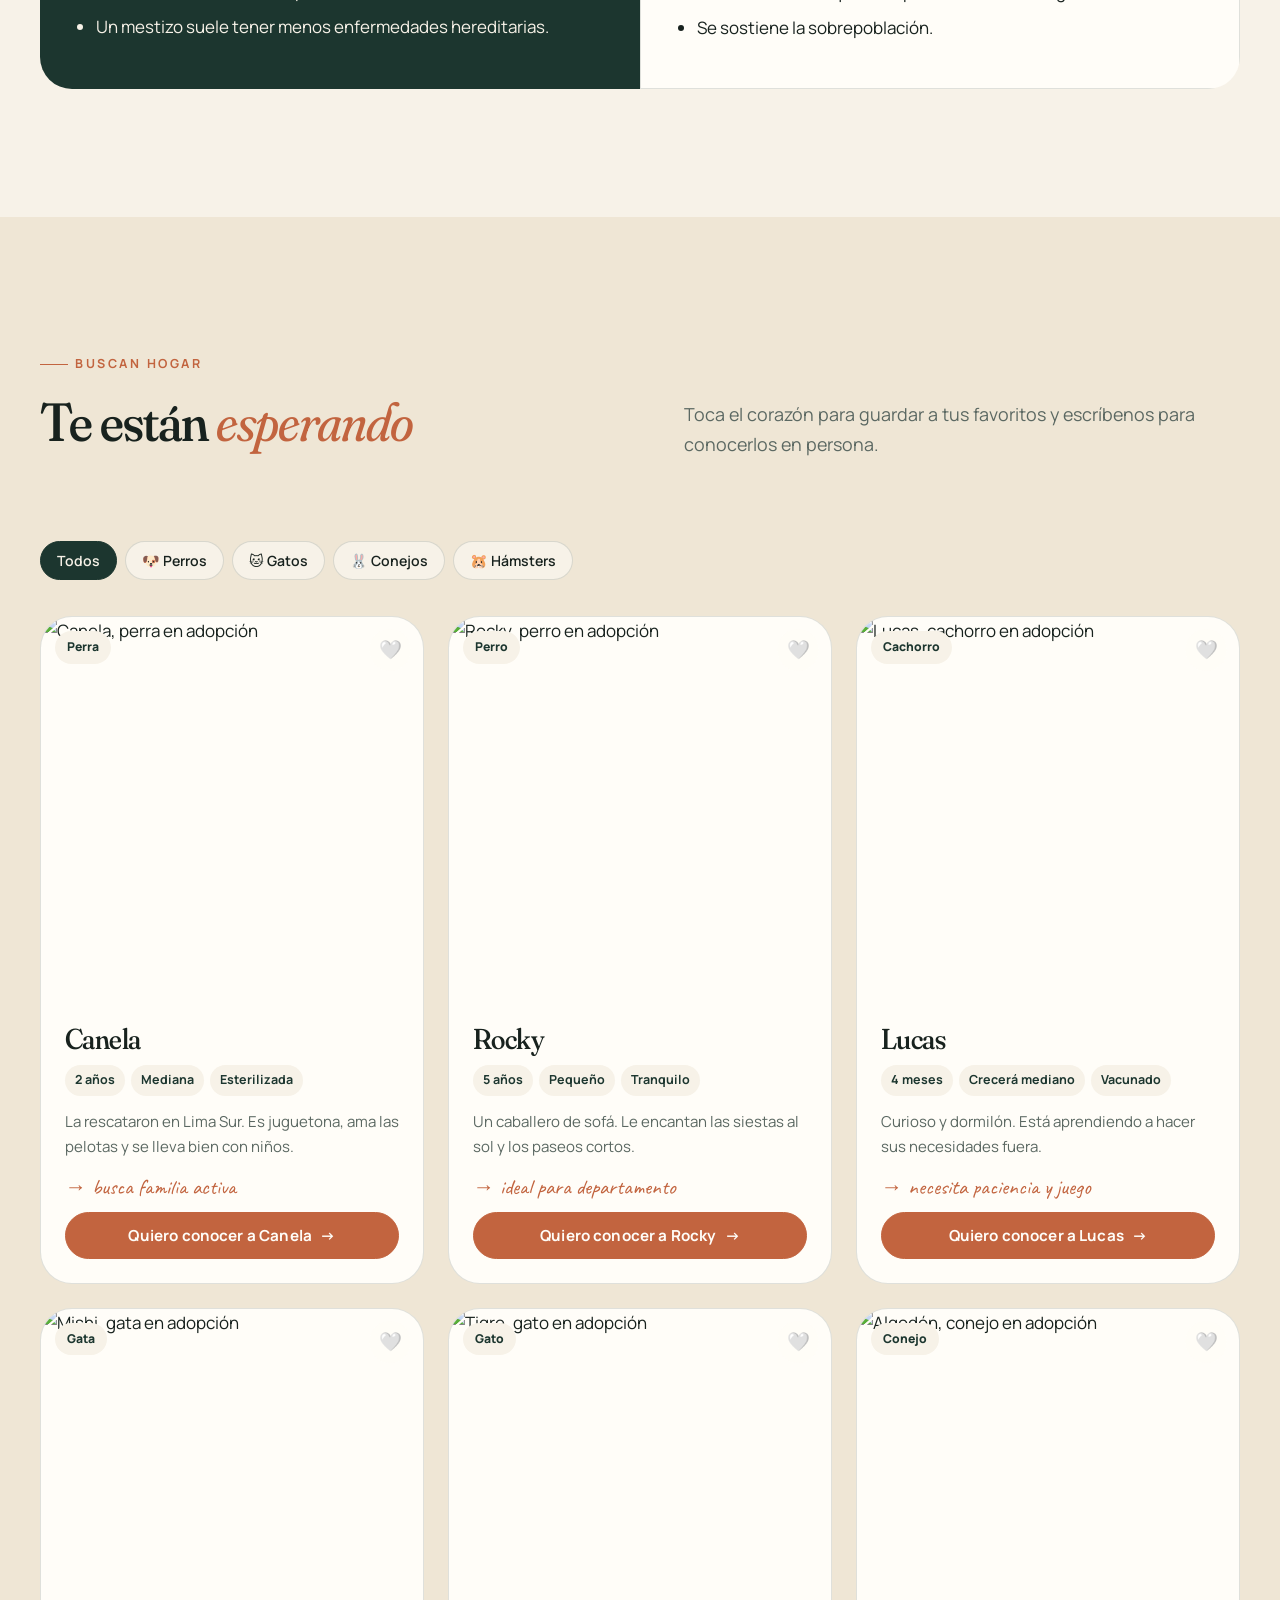
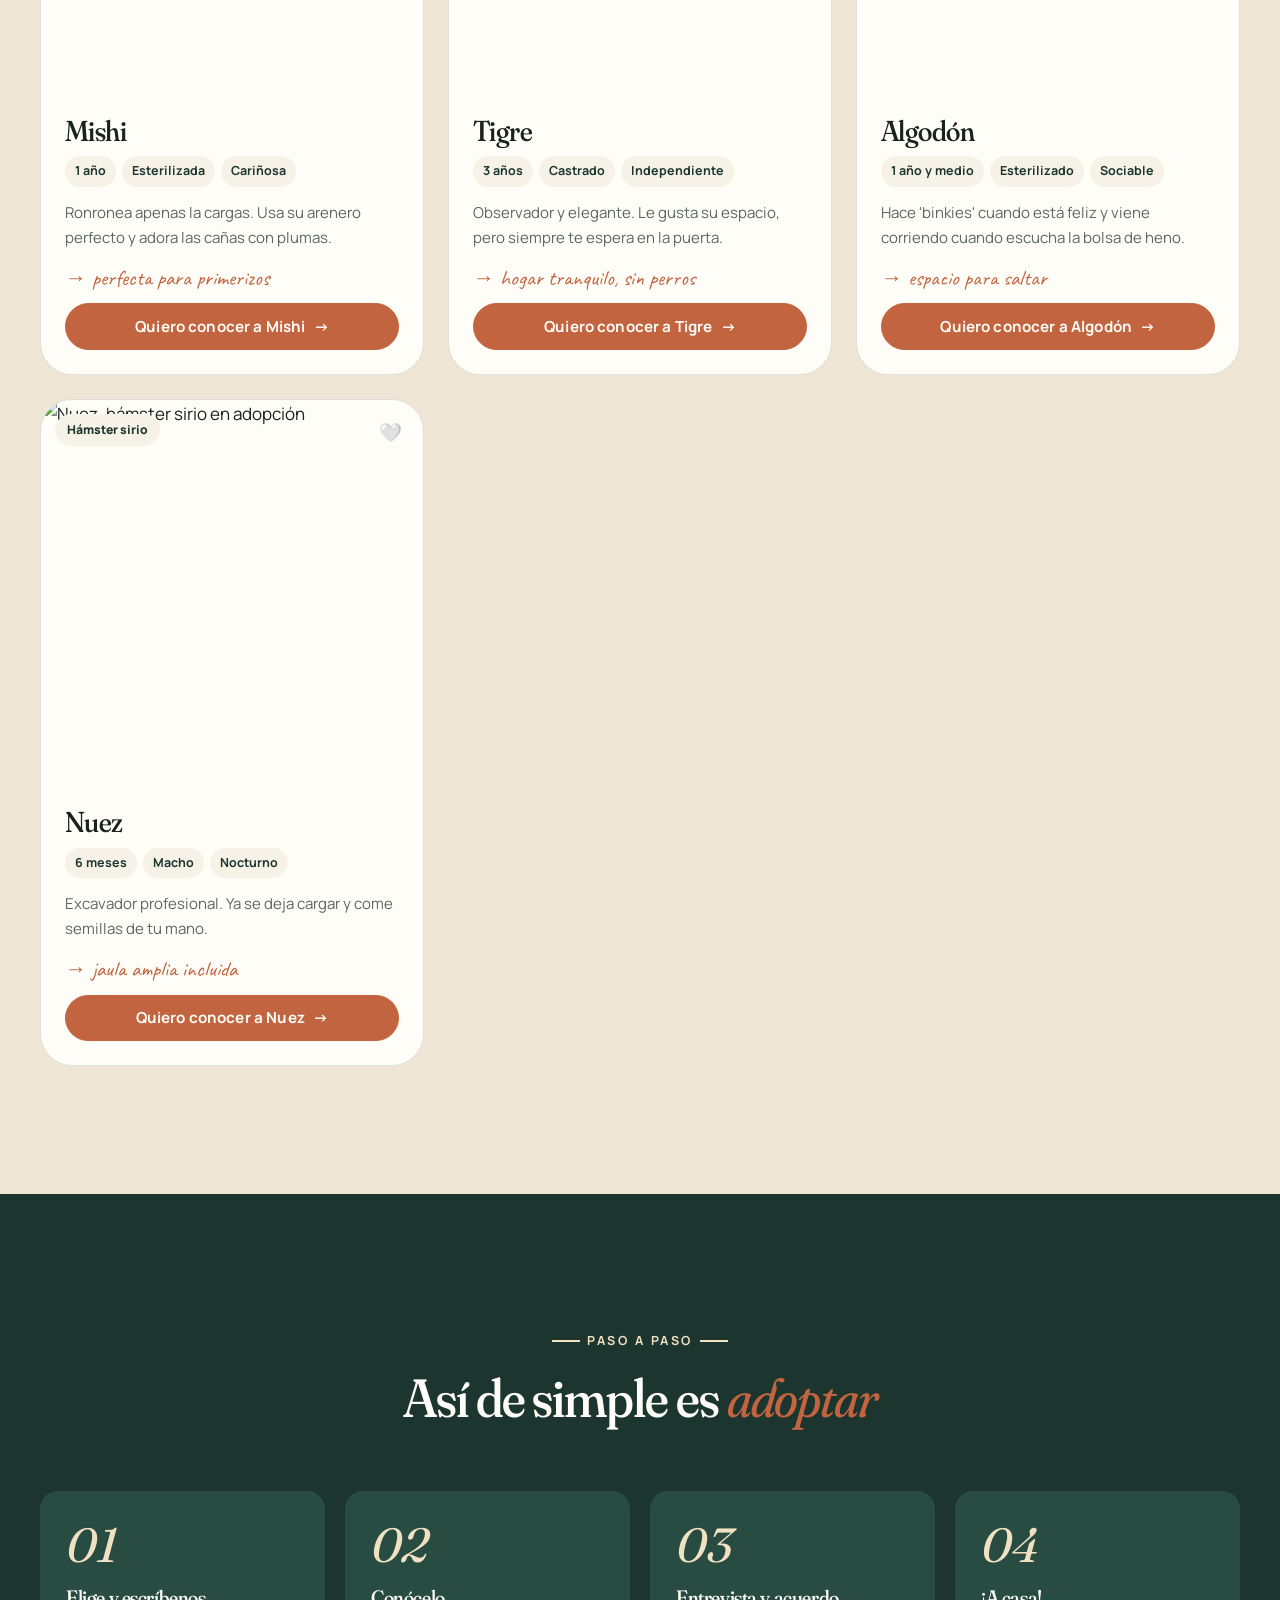
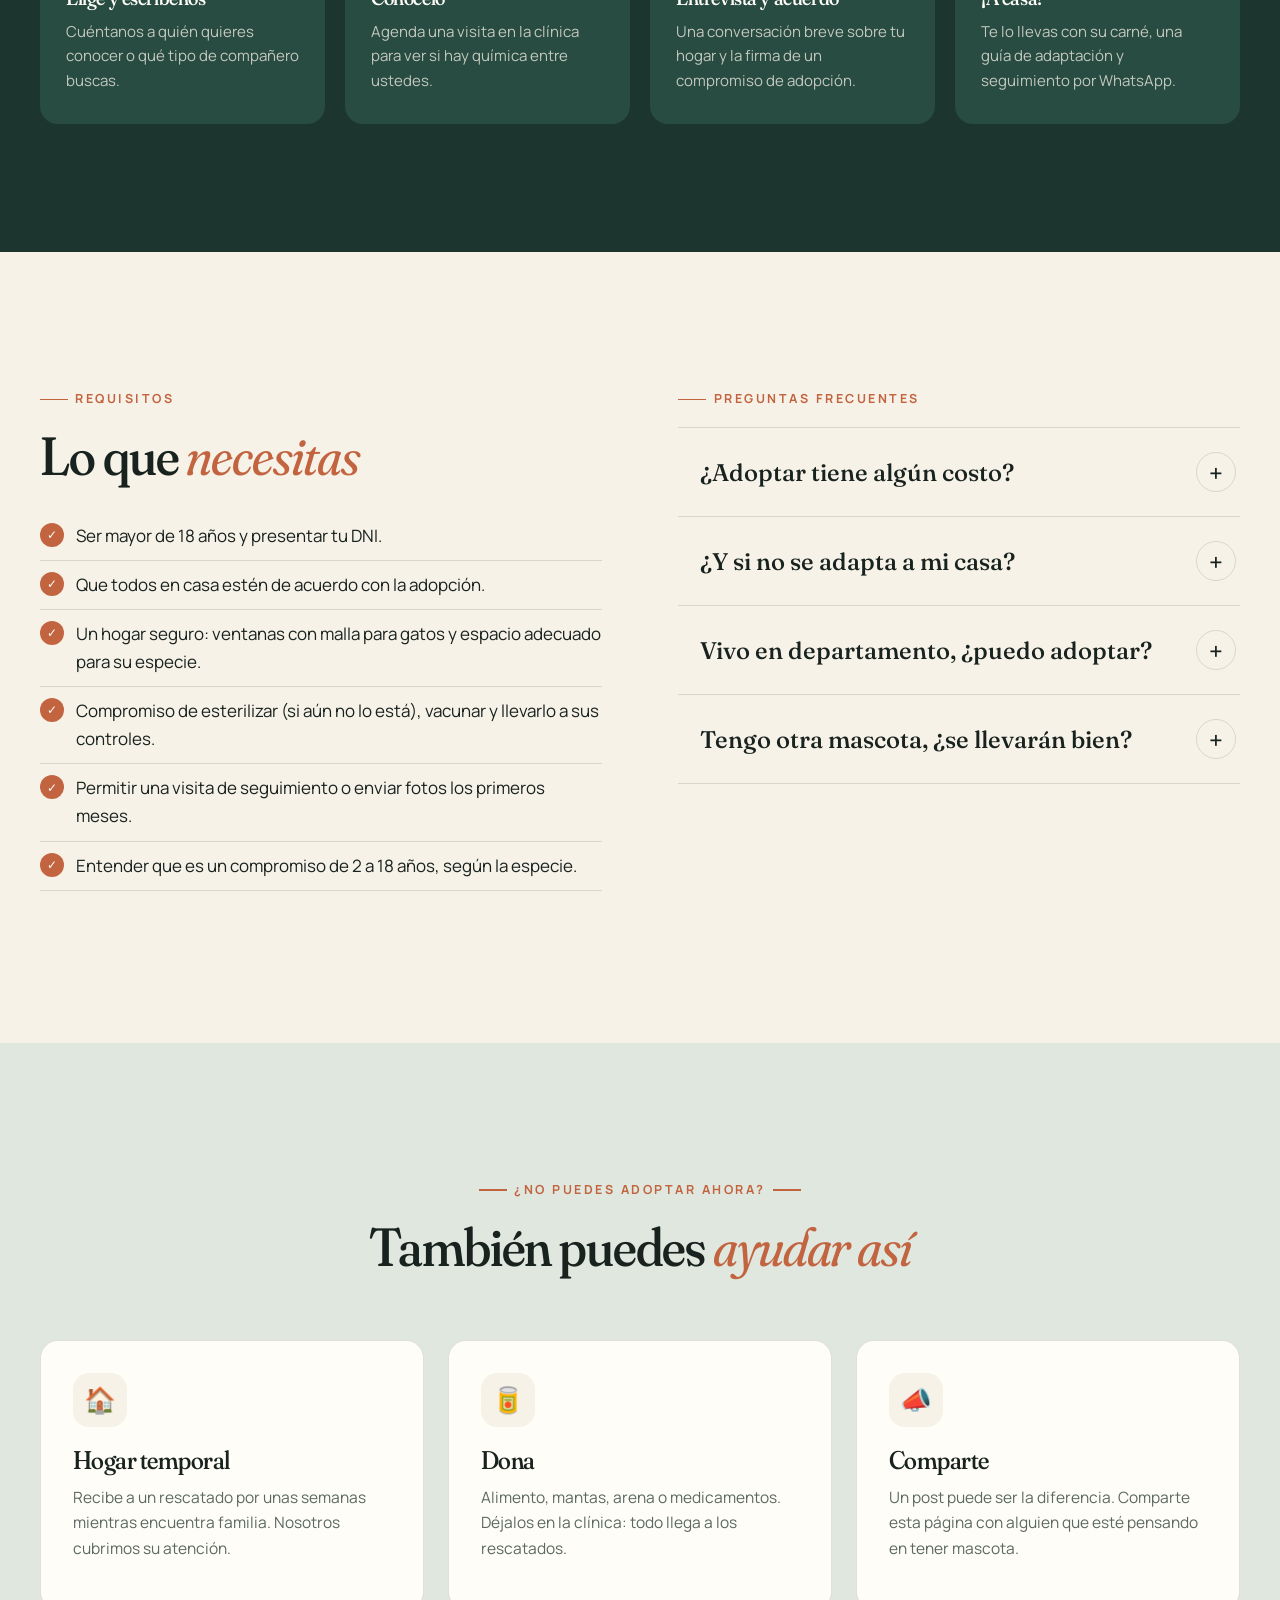
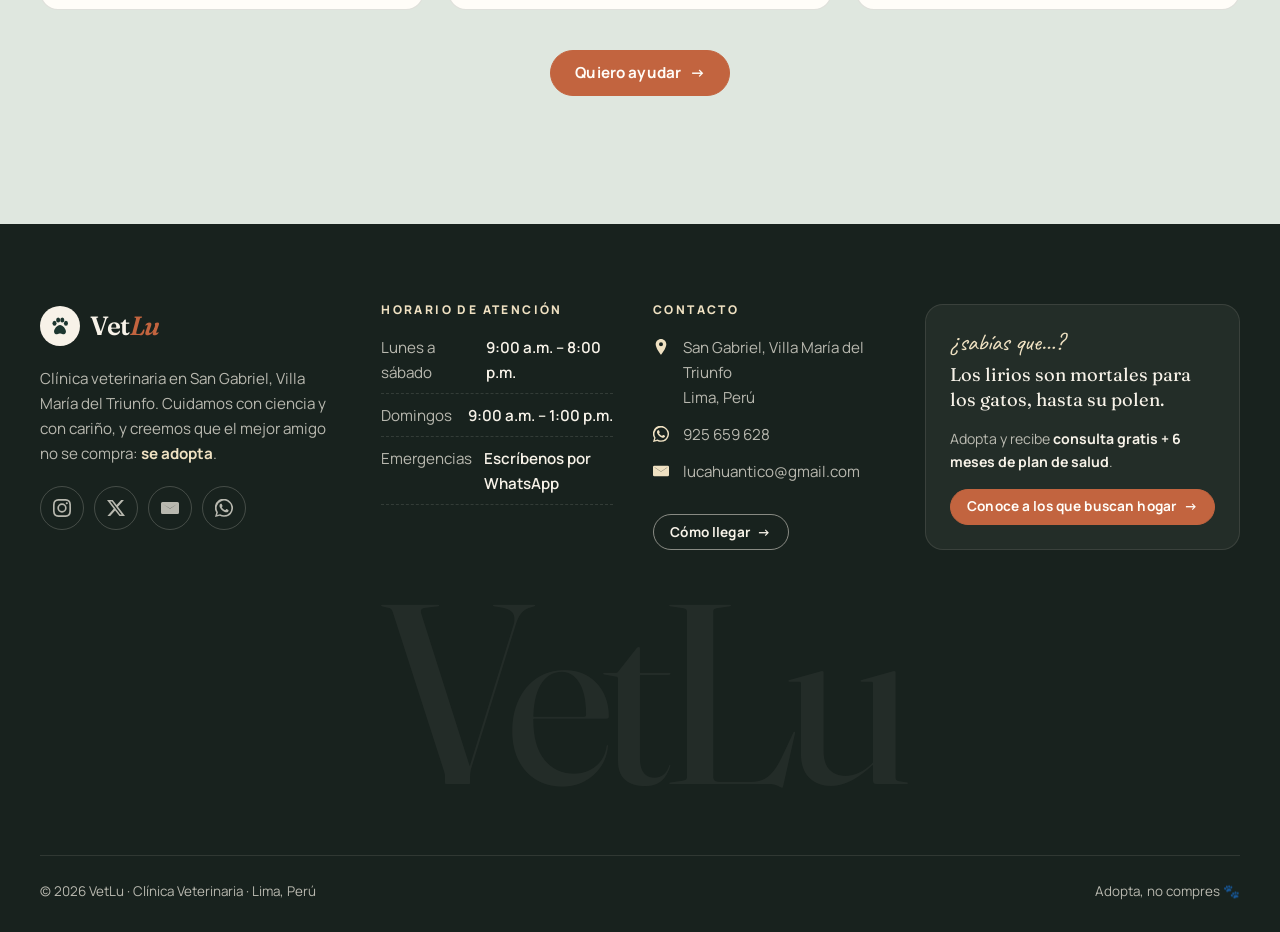
==== commit 9f05deef: "Precios accesibles, planes con forma de pago, beneficio de adopción, mapa, comida prohibida y calcul" ====
--- a/adopcion.html
+++ b/adopcion.html
@@ -37,7 +37,7 @@
         <div class="card reveal"><div class="icon">💛</div><h3>Salvas una vida</h3><p>Y liberas un espacio para que un rescatista pueda salvar a otro animal de la calle.</p></div>
         <div class="card reveal" data-delay="1"><div class="icon">🩺</div><h3>Llega sano</h3><p>Vacunado, desparasitado, esterilizado y con su historial clínico en VetLu.</p></div>
         <div class="card reveal" data-delay="2"><div class="icon">🚫</div><h3>Frenas el negocio</h3><p>Comprar alimenta criaderos donde las madres tienen camada tras camada sin cuidados.</p></div>
-        <div class="card reveal" data-delay="3"><div class="icon">🎁</div><h3>Beneficios VetLu</h3><p>Primera consulta gratis y 15 % de descuento en vacunas durante su primer año contigo.</p></div>
+        <div class="card reveal" data-delay="3"><div class="icon">🎁</div><h3>Beneficios VetLu</h3><p>Primera consulta gratis + <b>6 meses de plan de salud gratis</b> según su especie y edad. <a href="precios.html#adopta">Ver detalle</a></p></div>
       </div>
       <div class="compare reveal" style="margin-top:48px">
         <div class="a"><h3>Cuando adoptas 🐾</h3><ul><li>Conoces su personalidad antes de llevarlo.</li><li>Recibes acompañamiento en la adaptación.</li><li>El costo es cero: solo compromiso.</li><li>Un mestizo suele tener menos enfermedades hereditarias.</li></ul></div>
--- a/assets/css/styles.css
+++ b/assets/css/styles.css
@@ -394,8 +394,13 @@
 .species button[aria-pressed="true"], .chips button[aria-pressed="true"] { background: var(--forest); color: var(--cream); border-color: var(--forest); }
 .chips { display: flex; flex-wrap: wrap; gap: 8px; }
 .chips button { flex-direction: row; padding: 9px 16px; border-radius: 999px; }
-.range-row { display: flex; align-items: center; gap: 16px; }
-.range-row output { font-family: var(--f-display); font-size: 1.6rem; min-width: 110px; text-align: right; }
+.age-head { display: flex; justify-content: space-between; align-items: baseline; gap: 12px; flex-wrap: wrap; margin-bottom: 14px; }
+.age-head label { font-weight: 700; font-size: .82rem; letter-spacing: .14em; text-transform: uppercase; color: var(--muted); }
+.age-head output { font-family: var(--f-display); font-size: 1.55rem; color: var(--forest); white-space: nowrap; line-height: 1.1; }
+.range-ends { display: flex; justify-content: space-between; font-size: .76rem; color: var(--muted); margin-top: 10px; }
+.rule { display: grid; gap: 4px; background: var(--cream); border-radius: 14px; padding: 14px 16px; font-size: .9rem; color: var(--muted); border-left: 3px solid var(--gold); }
+.rule b { color: var(--forest); font-size: .78rem; letter-spacing: .12em; text-transform: uppercase; }
+.calc-in { display: flex; flex-direction: column; }
 input[type="range"] { -webkit-appearance: none; appearance: none; width: 100%; height: 6px; border-radius: 6px; background: var(--sand); outline: none; }
 input[type="range"]::-webkit-slider-thumb { -webkit-appearance: none; width: 26px; height: 26px; border-radius: 50%; background: var(--terra); border: 4px solid var(--white); box-shadow: 0 2px 10px rgba(0, 0, 0, .25); cursor: grab; }
 input[type="range"]::-moz-range-thumb { width: 22px; height: 22px; border-radius: 50%; background: var(--terra); border: 4px solid var(--white); cursor: grab; }
@@ -405,10 +410,28 @@
 }
 .result::after { content: "🐾"; position: absolute; right: -10px; bottom: -24px; font-size: 9rem; opacity: .07; transform: rotate(-18deg); }
 .result .label { font-size: .8rem; letter-spacing: .18em; text-transform: uppercase; color: var(--gold-soft); font-weight: 700; }
-.result .years { font-family: var(--f-display); font-size: clamp(4rem, 9vw, 7rem); line-height: .95; color: var(--white); font-weight: 400; }
-.result .years small { font-size: .3em; color: var(--gold-soft); font-style: italic; }
-.result .stage { display: inline-block; margin: 14px 0; padding: 6px 14px; border-radius: 999px; background: var(--terra); color: var(--white); font-weight: 700; font-size: .85rem; align-self: flex-start; }
-.result p { color: rgba(247, 242, 232, .82); font-size: .95rem; margin: 0; }
+.result .years { display: flex; align-items: baseline; flex-wrap: wrap; gap: 4px 14px; margin-top: 6px; }
+.result .years .n { font-family: var(--f-display); font-size: clamp(4rem, 8vw, 6.4rem); line-height: .9; color: var(--white); font-weight: 400; }
+.result .years small { font-family: var(--f-display); font-size: clamp(1.3rem, 2.2vw, 1.8rem); color: var(--gold-soft); font-style: italic; white-space: nowrap; }
+.result .stage { display: inline-block; margin: 16px 0 12px; padding: 6px 14px; border-radius: 999px; background: var(--terra); color: var(--white); font-weight: 700; font-size: .85rem; align-self: flex-start; }
+.result .rtip { color: rgba(247, 242, 232, .85); font-size: .98rem; line-height: 1.6; margin: 0; max-width: 46ch; }
+.lifebar { position: relative; margin: 26px 0 8px; padding-bottom: 22px; }
+.lb-track { display: flex; height: 8px; border-radius: 8px; overflow: hidden; background: rgba(247, 242, 232, .12); }
+.lb-track span { position: relative; height: 100%; background: rgba(247, 242, 232, .18); border-right: 2px solid var(--forest); }
+.lb-track span:nth-child(2) { background: rgba(184, 143, 69, .45); }
+.lb-track span:nth-child(3) { background: rgba(184, 143, 69, .7); }
+.lb-track span:nth-child(4) { background: rgba(194, 100, 63, .8); }
+.lb-track span:last-child { border-right: 0; }
+.lb-track { overflow: visible; }
+.lb-track span:first-child { border-radius: 8px 0 0 8px; }
+.lb-track span:last-child { border-radius: 0 8px 8px 0; }
+.lb-track i { position: absolute; top: 14px; left: 0; font-style: normal; font-size: .7rem; color: rgba(247, 242, 232, .6); white-space: nowrap; letter-spacing: .04em; }
+.lb-dot { position: absolute; top: -5px; width: 18px; height: 18px; margin-left: -9px; border-radius: 50%; background: var(--white); box-shadow: 0 0 0 4px rgba(194, 100, 63, .6); transition: left .25s var(--ease); }
+.rstats { display: grid; grid-template-columns: 1fr 1fr; gap: 10px; margin-top: 10px; position: relative; z-index: 1; }
+.rstats div { background: rgba(247, 242, 232, .07); border: 1px solid rgba(247, 242, 232, .12); border-radius: 12px; padding: 12px 14px; }
+.rstats b { display: block; font-size: .7rem; letter-spacing: .14em; text-transform: uppercase; color: var(--gold-soft); margin-bottom: 4px; }
+.rstats span { font-weight: 700; color: var(--white); font-size: .95rem; }
+@media (max-width: 420px) { .rstats { grid-template-columns: 1fr; } .lb-track i { font-size: .62rem; } }
 .note { font-size: .82rem; color: var(--muted); margin-top: 14px; }
 .age-table { width: 100%; border-collapse: collapse; font-size: .95rem; }
 .age-table th, .age-table td { padding: 12px 14px; text-align: left; border-bottom: 1px solid var(--line); }
@@ -450,7 +473,8 @@
 .intro-bg { position: absolute; inset: 0; z-index: -2; }
 .intro-bg img { width: 100%; height: 100%; object-fit: cover; transform: scale(1.12); animation: introZoom 2.6s var(--ease) forwards; }
 @keyframes introZoom { to { transform: scale(1); } }
-.intro::before { content: ""; position: absolute; inset: 0; z-index: -1; background: linear-gradient(180deg, rgba(24, 34, 30, .35) 0%, rgba(24, 34, 30, .1) 35%, rgba(24, 34, 30, .9) 100%); }
+.intro::before { content: ""; position: absolute; inset: 0; z-index: -1; background: linear-gradient(90deg, rgba(24, 34, 30, .78) 0%, rgba(24, 34, 30, .35) 55%, rgba(24, 34, 30, 0) 80%), linear-gradient(180deg, rgba(24, 34, 30, .4) 0%, rgba(24, 34, 30, .05) 35%, rgba(24, 34, 30, .85) 100%); }
+@media (max-width: 700px) { .intro::before { background: linear-gradient(180deg, rgba(24, 34, 30, .45) 0%, rgba(24, 34, 30, .55) 40%, rgba(24, 34, 30, .92) 100%); } }
 .intro .back { margin-bottom: 0; position: absolute; top: 100px; }
 .intro h1 { font-size: clamp(4rem, 13vw, 11rem); color: var(--white); margin-bottom: .1em; line-height: .9; }
 .intro h1 .char { display: inline-block; opacity: 0; transform: translateY(60%); animation: rise .9s var(--ease) forwards; }
@@ -732,3 +756,81 @@
 
 /* Anclas: compensar el encabezado fijo */
 section[id], [data-filter-group] { scroll-margin-top: 130px; }
+
+/* Planes: 4 columnas, para quién es y forma de pago */
+.plans--4 { grid-template-columns: repeat(4, 1fr); gap: 18px; }
+@media (max-width: 1150px) { .plans--4 { grid-template-columns: repeat(2, 1fr); } .plans--4 .plan.featured { transform: none; } }
+@media (max-width: 640px) { .plans--4 { grid-template-columns: 1fr; } }
+.plan { padding: 34px 26px; }
+.plan .plan-for { font-size: .8rem; font-weight: 700; color: var(--terra); margin-bottom: 8px; display: block; }
+.plan.featured .plan-for { color: var(--gold-soft); }
+.plan .pay { font-size: .86rem; color: var(--muted); margin: 6px 0 0; line-height: 1.5; padding-bottom: 14px; border-bottom: 1px dashed var(--line); }
+.plan .pay b { color: var(--forest); }
+.plan.featured .pay { color: rgba(247, 242, 232, .75); border-color: rgba(247, 242, 232, .2); }
+.plan.featured .pay b { color: var(--white); }
+.plan ul { margin: 18px 0 26px; }
+.plan li { font-size: .9rem; padding: 6px 0 6px 28px; }
+.plan li::before { top: 7px; }
+.pay-info { display: grid; grid-template-columns: repeat(3, 1fr); gap: 16px; margin-top: 40px; }
+@media (max-width: 820px) { .pay-info { grid-template-columns: 1fr; } }
+.pay-info > div { background: var(--white); border-radius: var(--r); padding: 22px; border: 1px solid var(--line); }
+.pay-info .em { font-size: 1.6rem; display: block; margin-bottom: 8px; }
+.pay-info b { font-family: var(--f-display); font-size: 1.2rem; font-weight: 500; }
+.pay-info p { color: var(--muted); font-size: .92rem; margin: 6px 0 0; }
+.pay-info p b { font-family: var(--f-body); font-size: inherit; font-weight: 700; color: var(--forest); }
+
+/* Pie de página: contacto con íconos y tarjeta de adopción */
+.contact-list li { display: grid; grid-template-columns: 20px 1fr; gap: 10px; align-items: start; margin-bottom: 12px; }
+.contact-list svg { width: 16px; height: 16px; fill: var(--gold-soft); margin-top: 4px; }
+.foot-card { background: rgba(247, 242, 232, .05); border: 1px solid rgba(247, 242, 232, .1); border-radius: var(--r); padding: 24px; }
+.foot-card .hand { color: var(--gold-soft); font-size: 1.5rem; }
+.foot-card .fact { font-family: var(--f-display); font-size: 1.15rem; color: var(--cream); line-height: 1.35; margin: 6px 0 14px; }
+.foot-card .foot-cta { font-size: .88rem; margin-bottom: 16px; }
+.foot-card .foot-cta b { color: var(--cream); }
+.footer-grid { grid-template-columns: 1.3fr 1fr 1fr 1.3fr; }
+@media (max-width: 1000px) { .footer-grid { grid-template-columns: 1fr 1fr; } }
+@media (max-width: 560px) { .footer-grid { grid-template-columns: 1fr; } }
+
+/* Mapa de ubicación */
+.map-wrap { display: grid; grid-template-columns: 1.6fr 1fr; border-radius: var(--r-lg); overflow: hidden; box-shadow: var(--shadow); background: var(--white); border: 1px solid var(--line); }
+@media (max-width: 860px) { .map-wrap { grid-template-columns: 1fr; } }
+.map { min-height: 420px; position: relative; background: var(--sage-soft); }
+.map iframe { position: absolute; inset: 0; width: 100%; height: 100%; border: 0; filter: saturate(.85); }
+@media (max-width: 860px) { .map { min-height: 320px; } }
+.map-info { padding: clamp(24px, 3vw, 40px); display: flex; flex-direction: column; justify-content: center; }
+.map-info .pin { font-size: 2rem; }
+.map-info h3 { margin: 10px 0 6px; }
+.map-info p { color: var(--muted); }
+.hours-mini { list-style: none; padding: 0; margin: 4px 0 24px; }
+.hours-mini li { display: flex; justify-content: space-between; gap: 12px; padding: 9px 0; border-bottom: 1px dashed var(--line); font-size: .92rem; }
+.hours-mini b { color: var(--forest); }
+
+/* Comida prohibida */
+.tox-tools { display: grid; grid-template-columns: 1fr 1fr; gap: 22px 32px; background: var(--white); border: 1px solid var(--line); border-radius: var(--r-lg); padding: clamp(20px, 3vw, 32px); margin-bottom: 40px; box-shadow: var(--shadow); align-items: end; }
+@media (max-width: 860px) { .tox-tools { grid-template-columns: 1fr; } }
+.tox-search { width: 100%; padding: 14px 18px; border-radius: 999px; border: 1.5px solid var(--line); background: var(--cream); font: 500 1rem var(--f-body); color: var(--ink); }
+.tox-search:focus { outline: none; border-color: var(--forest); box-shadow: 0 0 0 4px rgba(28, 54, 47, .1); }
+.tox-count { margin: 0; color: var(--muted); font-size: .95rem; }
+.tox-count b { font-family: var(--f-display); font-size: 1.8rem; color: var(--terra); font-weight: 500; margin-right: 4px; }
+.tox-cat { margin-bottom: 48px; }
+.tox-cat h3 { display: flex; align-items: center; gap: 12px; padding-bottom: 14px; border-bottom: 2px solid var(--forest); margin-bottom: 22px; }
+.tox-cat h3 small { font-family: var(--f-body); font-size: .8rem; font-weight: 800; background: var(--forest); color: var(--cream); border-radius: 999px; padding: 3px 10px; }
+.tox-grid { display: grid; grid-template-columns: repeat(3, 1fr); gap: 16px; }
+@media (max-width: 980px) { .tox-grid { grid-template-columns: repeat(2, 1fr); } }
+@media (max-width: 600px) { .tox-grid { grid-template-columns: 1fr; } }
+.tox { background: var(--white); border-radius: var(--r); padding: 20px; border: 1px solid var(--line); border-top: 4px solid var(--sage); display: flex; flex-direction: column; }
+.tox.mortal { border-top-color: #8f2d1c; }
+.tox.grave { border-top-color: var(--terra); }
+.tox.cuidado { border-top-color: var(--gold); }
+.tox-top { display: flex; justify-content: space-between; align-items: center; margin-bottom: 10px; }
+.tox-em { font-size: 1.9rem; }
+.tox-lvl { font-size: .7rem; font-weight: 800; letter-spacing: .1em; text-transform: uppercase; padding: 5px 10px; border-radius: 999px; }
+.tox.mortal .tox-lvl { background: #8f2d1c; color: #fff; }
+.tox.grave .tox-lvl { background: var(--terra-soft); color: #8f3d22; }
+.tox.cuidado .tox-lvl { background: var(--gold-soft); color: #6d521f; }
+.tox h4 { font-family: var(--f-display); font-weight: 500; font-size: 1.2rem; margin: 0 0 6px; }
+.tox p { font-size: .9rem; color: var(--muted); margin: 0 0 10px; }
+.tox p.ej { font-size: .82rem; color: var(--forest-3); font-weight: 600; font-style: italic; }
+.tox-sp { display: flex; flex-wrap: wrap; gap: 6px; margin-top: auto; padding-top: 8px; }
+.tox-sp span { font-size: .72rem; font-weight: 700; background: var(--cream); color: var(--forest); padding: 4px 9px; border-radius: 999px; }
+.tox-empty { text-align: center; color: var(--muted); padding: 40px 0; }
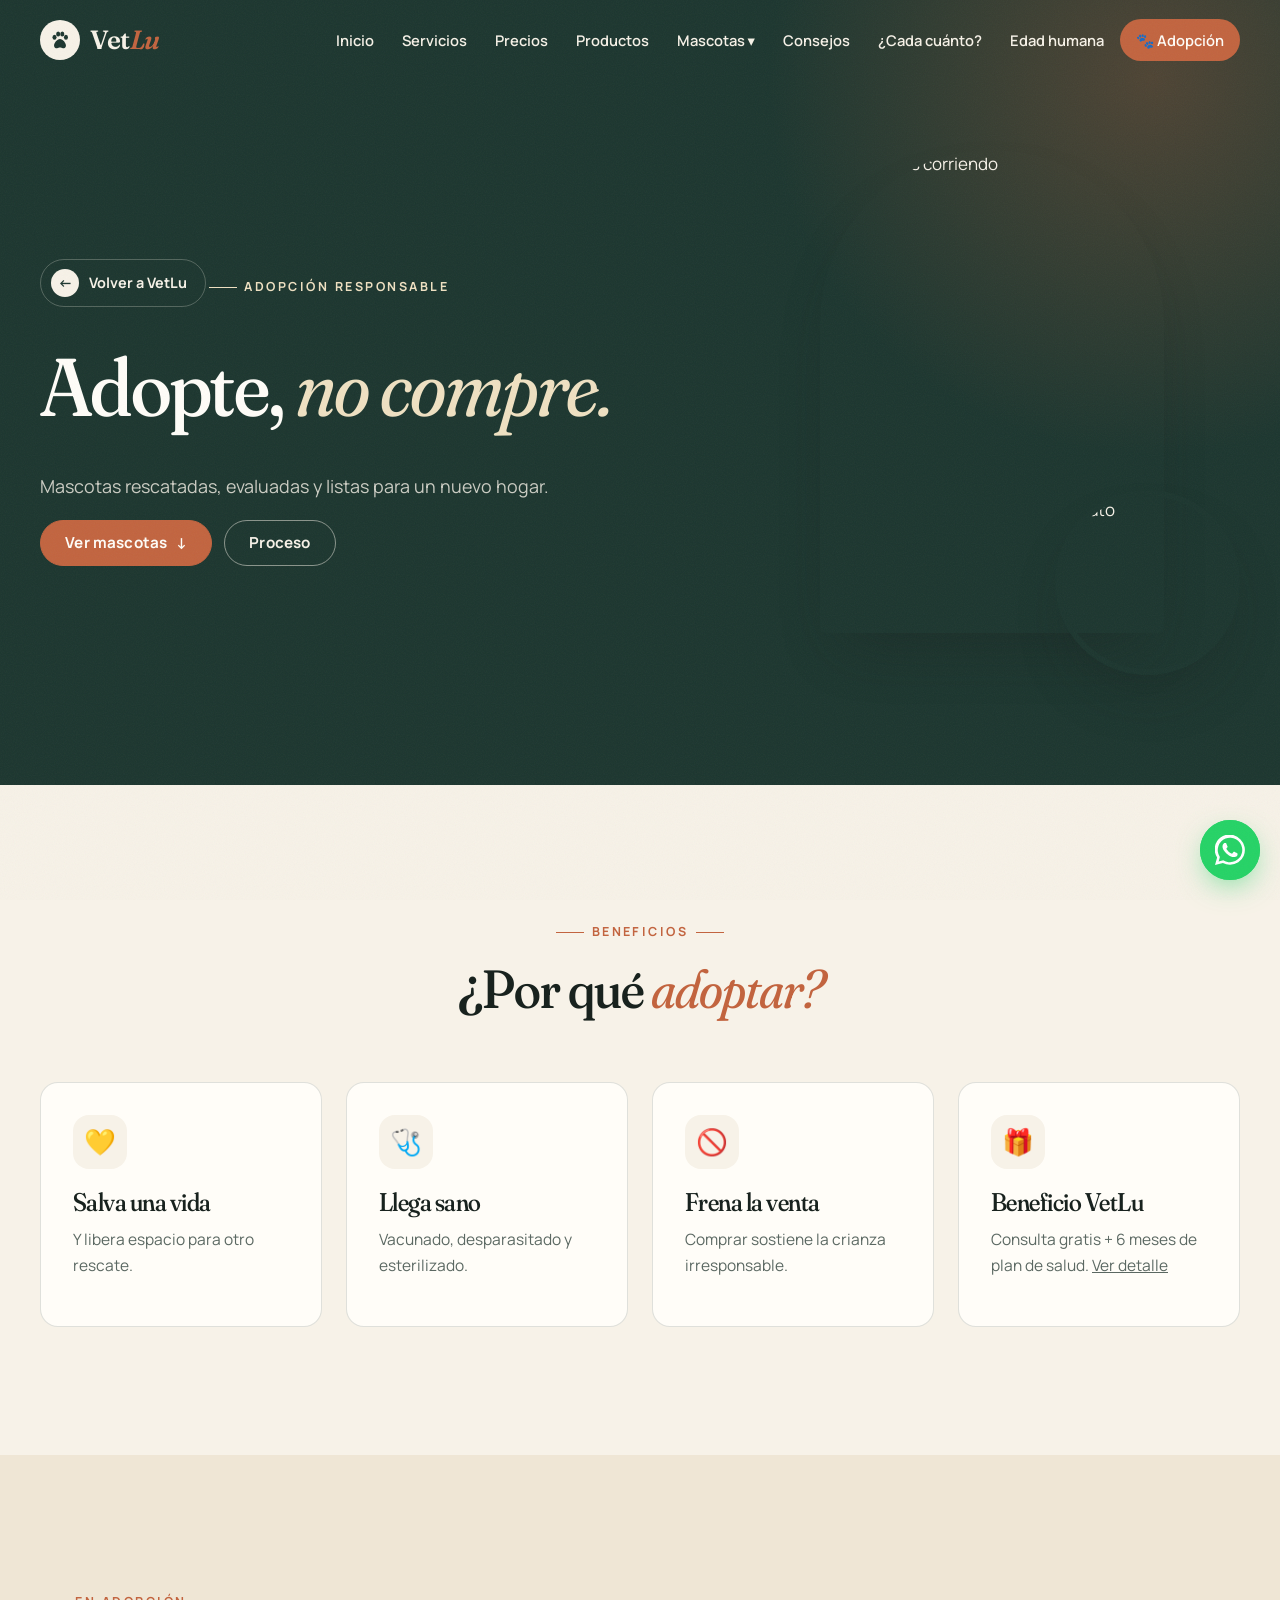
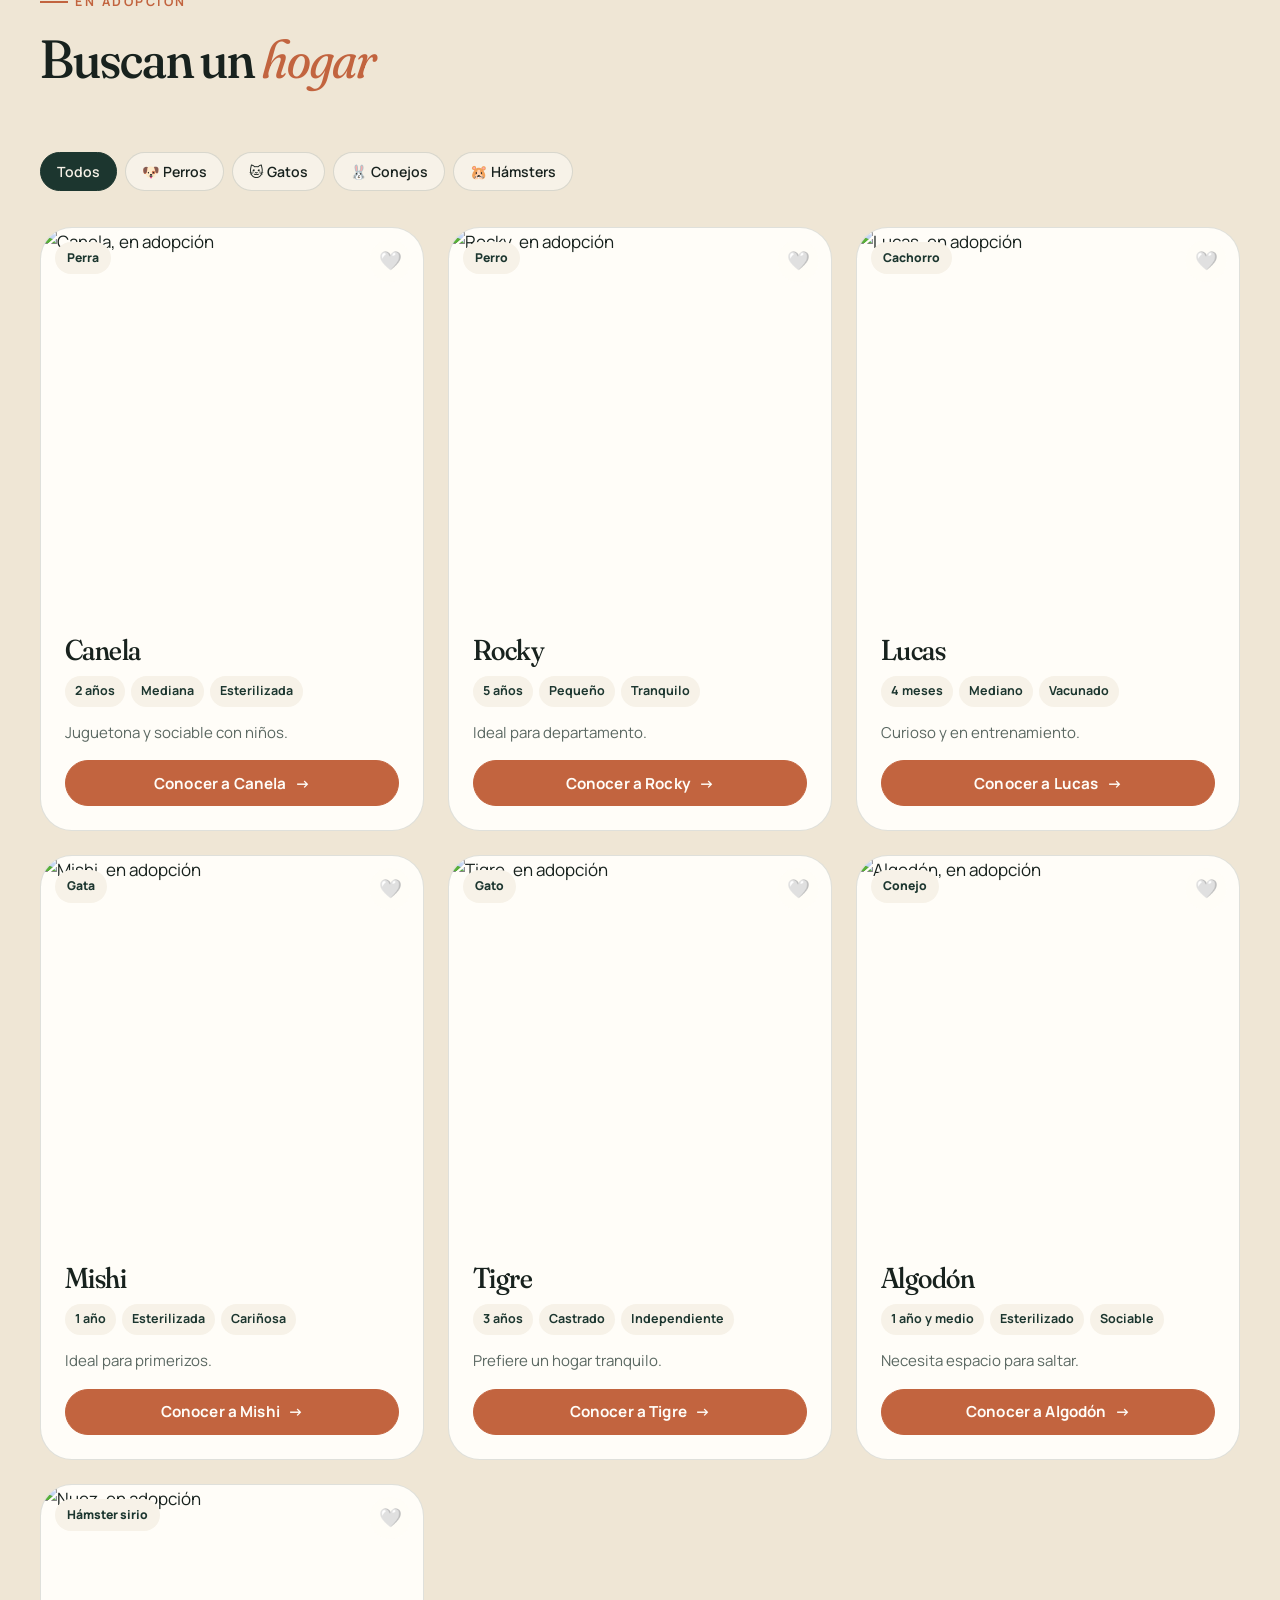
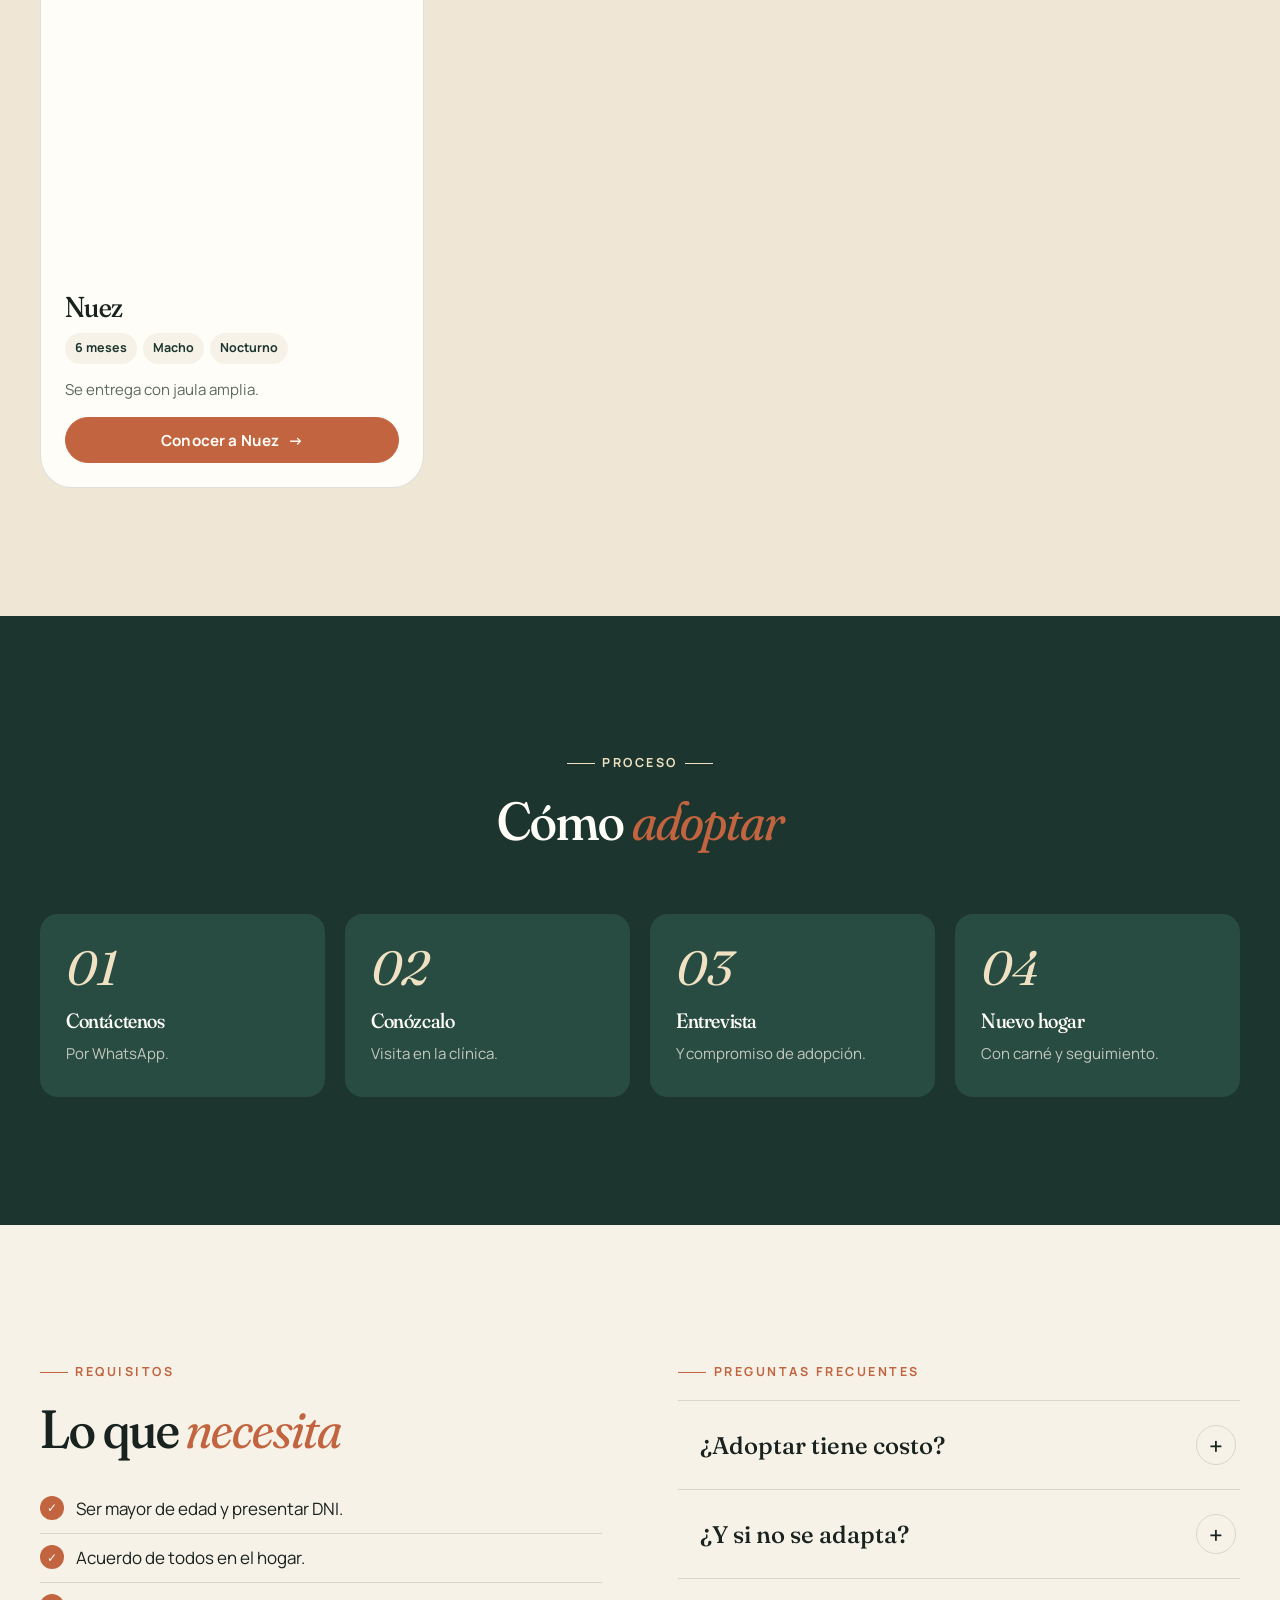
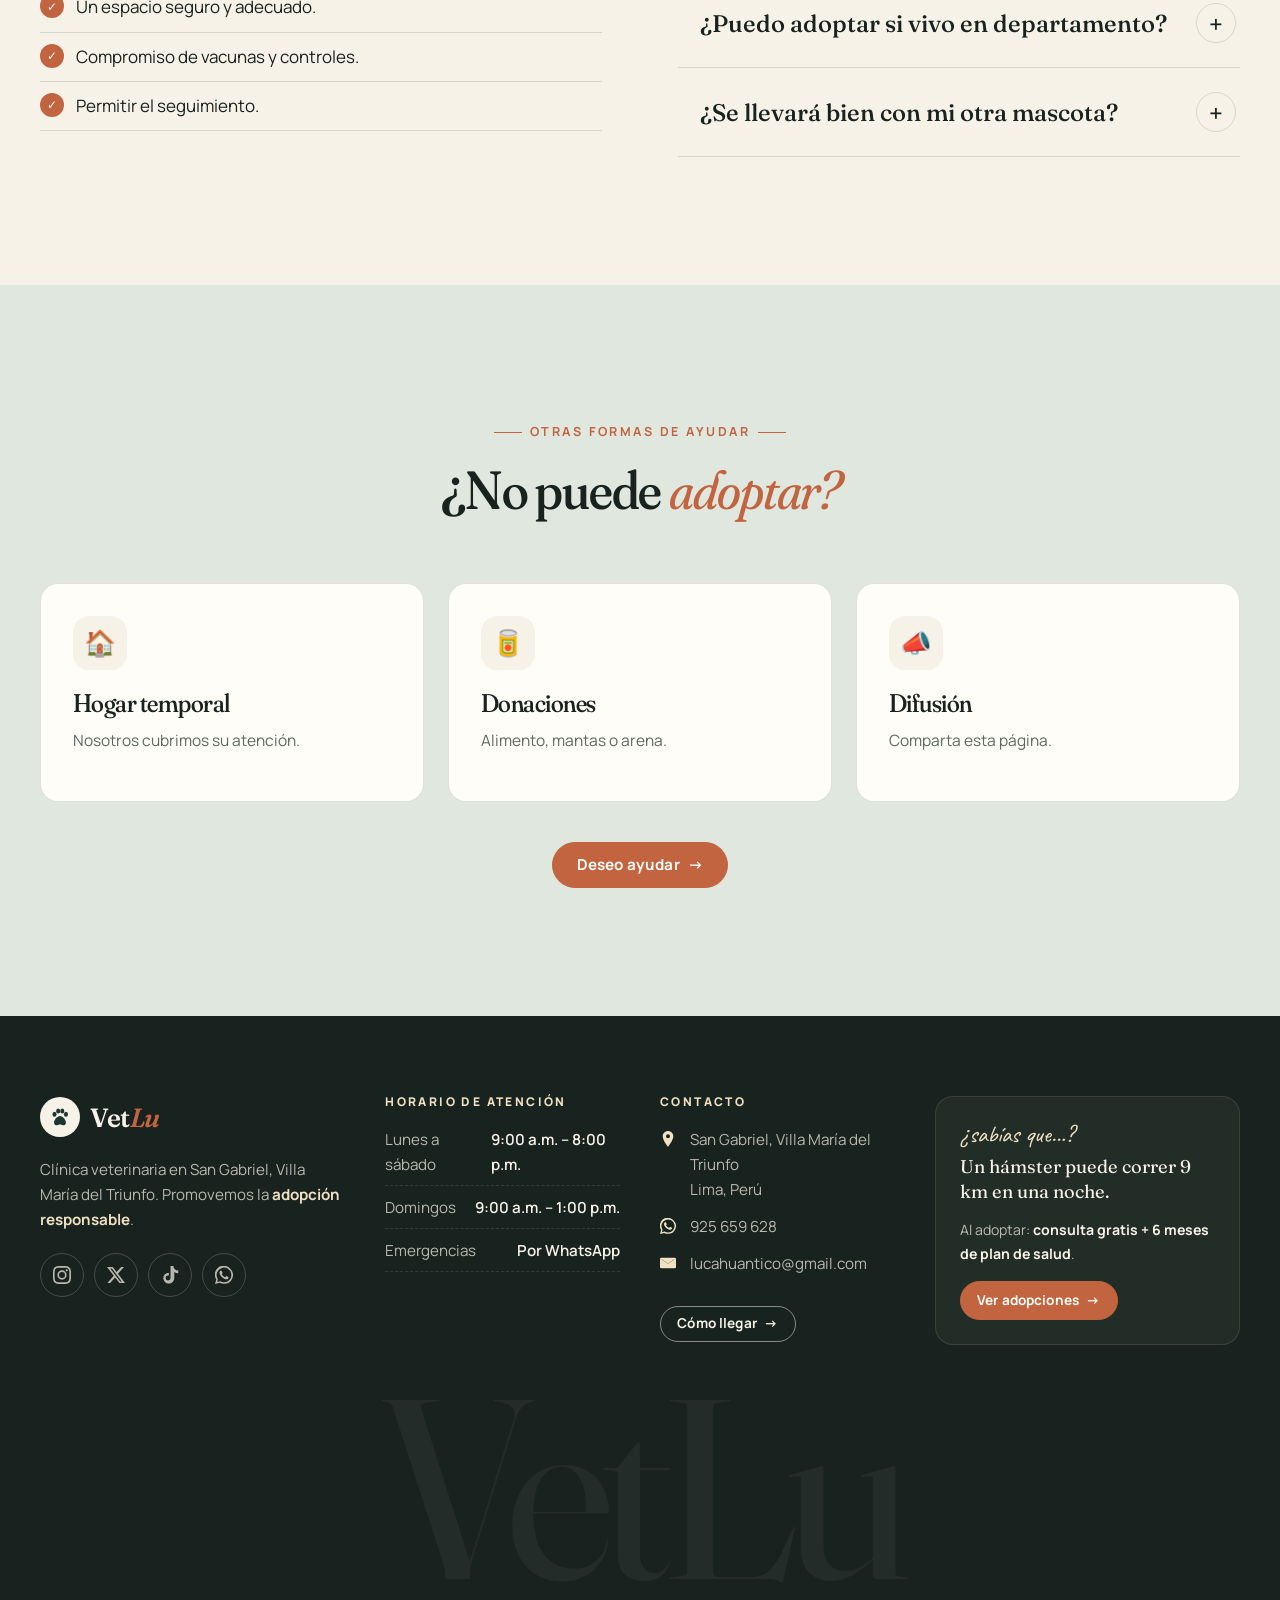
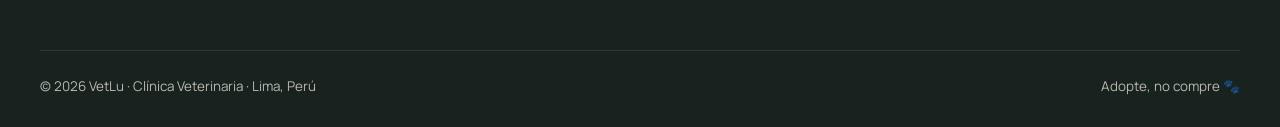
==== commit 1361768a: "Lenguaje formal (usted), textos más breves y directos en todo el sitio Co-Authored-By: Claude Opus 5" ====
--- a/adopcion.html
+++ b/adopcion.html
@@ -3,8 +3,8 @@
 <head>
   <meta charset="utf-8">
   <meta name="viewport" content="width=device-width, initial-scale=1">
-  <title>Adopta, no compres · VetLu</title>
-  <meta name="description" content="Adopta un perro, gato, conejo o hámster rescatado en Lima. Requisitos, proceso y mascotas que buscan hogar en VetLu.">
+  <title>Adopción · VetLu</title>
+  <meta name="description" content="Adopte un perro, gato, conejo o hámster rescatado en Lima. Requisitos, proceso y mascotas disponibles.">
   <meta name="theme-color" content="#1c362f">
   <link rel="icon" href="data:image/svg+xml,<svg xmlns='http://www.w3.org/2000/svg' viewBox='0 0 100 100'><text y='.9em' font-size='90'>🐾</text></svg>">
   <link rel="preconnect" href="https://fonts.googleapis.com">
@@ -19,36 +19,32 @@
       <div>
         <a href="index.html" class="back"><span class="circle">←</span>Volver a VetLu</a>
         <p class="eyebrow" style="color:var(--gold-soft)">Adopción responsable</p>
-        <h1>No compres un amigo. <em>Adóptalo.</em></h1>
-        <p class="lead">Cada animal de esta página fue rescatado, evaluado por nuestros veterinarios y está listo para empezar de nuevo. Solo le falta una cosa: tú.</p>
-        <div class="btn-row"><a href="#mascotas" class="btn btn--terra">Conocerlos <span class="arrow">↓</span></a><a href="#proceso" class="btn btn--ghost-light">¿Cómo adopto?</a></div>
+        <h1>Adopte, <em>no compre.</em></h1>
+        <p class="lead">Mascotas rescatadas, evaluadas y listas para un nuevo hogar.</p>
+        <div class="btn-row"><a href="#mascotas" class="btn btn--terra">Ver mascotas <span class="arrow">↓</span></a><a href="#proceso" class="btn btn--ghost-light">Proceso</a></div>
       </div>
       <div class="hero-visual" style="max-width:420px">
-        <div class="ph ph-1"><img src="https://images.unsplash.com/photo-1548199973-03cce0bbc87b?auto=format&fit=crop&w=900&q=70" alt="Dos perros felices corriendo"></div>
-        <div class="ph ph-2"><img src="https://images.unsplash.com/photo-1495360010541-f48722b34f7d?auto=format&fit=crop&w=500&q=70" alt="Gato"></div>
+        <div class="ph ph-1"><img src="https://images.unsplash.com/photo-1548199973-03cce0bbc87b?auto=format&fit=crop&w=900&q=72" alt="Dos perros corriendo"></div>
+        <div class="ph ph-2"><img src="https://images.unsplash.com/photo-1495360010541-f48722b34f7d?auto=format&fit=crop&w=500&q=72" alt="Gato"></div>
       </div>
     </div>
   </section>
 
   <section class="section">
     <div class="container">
-      <div class="section-head center"><p class="eyebrow">¿Por qué adoptar?</p><h2>Una decisión que <em>cambia dos vidas</em></h2></div>
+      <div class="section-head center"><p class="eyebrow">Beneficios</p><h2>¿Por qué <em>adoptar?</em></h2></div>
       <div class="grid grid-4">
-        <div class="card reveal"><div class="icon">💛</div><h3>Salvas una vida</h3><p>Y liberas un espacio para que un rescatista pueda salvar a otro animal de la calle.</p></div>
-        <div class="card reveal" data-delay="1"><div class="icon">🩺</div><h3>Llega sano</h3><p>Vacunado, desparasitado, esterilizado y con su historial clínico en VetLu.</p></div>
-        <div class="card reveal" data-delay="2"><div class="icon">🚫</div><h3>Frenas el negocio</h3><p>Comprar alimenta criaderos donde las madres tienen camada tras camada sin cuidados.</p></div>
-        <div class="card reveal" data-delay="3"><div class="icon">🎁</div><h3>Beneficios VetLu</h3><p>Primera consulta gratis + <b>6 meses de plan de salud gratis</b> según su especie y edad. <a href="precios.html#adopta">Ver detalle</a></p></div>
-      </div>
-      <div class="compare reveal" style="margin-top:48px">
-        <div class="a"><h3>Cuando adoptas 🐾</h3><ul><li>Conoces su personalidad antes de llevarlo.</li><li>Recibes acompañamiento en la adaptación.</li><li>El costo es cero: solo compromiso.</li><li>Un mestizo suele tener menos enfermedades hereditarias.</li></ul></div>
-        <div class="b"><h3>Cuando compras 🏷️</h3><ul><li>Muchas veces no sabes de dónde viene ni cómo vivió su madre.</li><li>Pagas cientos de soles por algo que no tiene precio.</li><li>Un animal más se queda esperando en un albergue.</li><li>Se sostiene la sobrepoblación.</li></ul></div>
+        <div class="card reveal" data-delay="1"><div class="icon">💛</div><h3>Salva una vida</h3><p>Y libera espacio para otro rescate.</p></div>
+        <div class="card reveal" data-delay="2"><div class="icon">🩺</div><h3>Llega sano</h3><p>Vacunado, desparasitado y esterilizado.</p></div>
+        <div class="card reveal" data-delay="3"><div class="icon">🚫</div><h3>Frena la venta</h3><p>Comprar sostiene la crianza irresponsable.</p></div>
+        <div class="card reveal" data-delay="4"><div class="icon">🎁</div><h3>Beneficio VetLu</h3><p>Consulta gratis + 6 meses de plan de salud. <a href="precios.html#adopta">Ver detalle</a></p></div>
       </div>
     </div>
   </section>
 
   <section class="section section--sand" id="mascotas">
     <div class="container">
-      <div class="section-head section-head--split"><div><p class="eyebrow">Buscan hogar</p><h2>Te están <em>esperando</em></h2></div><p class="lead">Toca el corazón para guardar a tus favoritos y escríbenos para conocerlos en persona.</p></div>
+      <div class="section-head"><p class="eyebrow">En adopción</p><h2>Buscan un <em>hogar</em></h2></div>
       <div class="filters chips" data-filter-group=".buddy" role="group" aria-label="Filtrar por especie">
         <button type="button" data-f="todos" aria-pressed="true">Todos</button>
         <button type="button" data-f="perro" aria-pressed="false">🐶 Perros</button>
@@ -58,66 +54,59 @@
       </div>
       <div class="grid grid-3">
         <article class="buddy reveal" data-delay="1" data-cat="perro">
-          <div class="pic"><img src="https://images.unsplash.com/photo-1587300003388-59208cc962cb?auto=format&fit=crop&w=700&q=70" alt="Canela, perra en adopción" loading="lazy"><span class="tag">Perra</span><button class="heart" type="button" data-id="canela" aria-label="Guardar a Canela en favoritos">🤍</button></div>
+          <div class="pic"><img src="https://images.unsplash.com/photo-1587300003388-59208cc962cb?auto=format&fit=crop&w=700&q=72" alt="Canela, en adopción" loading="lazy"><span class="tag">Perra</span><button class="heart" type="button" data-id="canela" aria-label="Guardar a Canela en favoritos">🤍</button></div>
           <div class="body"><h3>Canela</h3>
             <div class="facts"><span>2 años</span><span>Mediana</span><span>Esterilizada</span></div>
-            <p>La rescataron en Lima Sur. Es juguetona, ama las pelotas y se lleva bien con niños.</p>
-            <span class="hand">→ busca familia activa</span>
-            <a class="btn btn--terra" data-wa="Hola VetLu 🐾, quiero conocer a Canela para adoptarlo/a." style="justify-content:center">Quiero conocer a Canela <span class="arrow">→</span></a>
+            <p>Juguetona y sociable con niños.</p>
+            <a class="btn btn--terra" data-wa="Hola VetLu, deseo conocer a Canela para adoptarlo." style="justify-content:center">Conocer a Canela <span class="arrow">→</span></a>
           </div>
         </article>
         <article class="buddy reveal" data-delay="2" data-cat="perro">
-          <div class="pic"><img src="https://images.unsplash.com/photo-1517849845537-4d257902454a?auto=format&fit=crop&w=700&q=70" alt="Rocky, perro en adopción" loading="lazy"><span class="tag">Perro</span><button class="heart" type="button" data-id="rocky" aria-label="Guardar a Rocky en favoritos">🤍</button></div>
+          <div class="pic"><img src="https://images.unsplash.com/photo-1517849845537-4d257902454a?auto=format&fit=crop&w=700&q=72" alt="Rocky, en adopción" loading="lazy"><span class="tag">Perro</span><button class="heart" type="button" data-id="rocky" aria-label="Guardar a Rocky en favoritos">🤍</button></div>
           <div class="body"><h3>Rocky</h3>
             <div class="facts"><span>5 años</span><span>Pequeño</span><span>Tranquilo</span></div>
-            <p>Un caballero de sofá. Le encantan las siestas al sol y los paseos cortos.</p>
-            <span class="hand">→ ideal para departamento</span>
-            <a class="btn btn--terra" data-wa="Hola VetLu 🐾, quiero conocer a Rocky para adoptarlo/a." style="justify-content:center">Quiero conocer a Rocky <span class="arrow">→</span></a>
+            <p>Ideal para departamento.</p>
+            <a class="btn btn--terra" data-wa="Hola VetLu, deseo conocer a Rocky para adoptarlo." style="justify-content:center">Conocer a Rocky <span class="arrow">→</span></a>
           </div>
         </article>
         <article class="buddy reveal" data-delay="3" data-cat="perro">
-          <div class="pic"><img src="https://images.unsplash.com/photo-1576201836106-db1758fd1c97?auto=format&fit=crop&w=700&q=70" alt="Lucas, cachorro en adopción" loading="lazy"><span class="tag">Cachorro</span><button class="heart" type="button" data-id="lucas" aria-label="Guardar a Lucas en favoritos">🤍</button></div>
+          <div class="pic"><img src="https://images.unsplash.com/photo-1576201836106-db1758fd1c97?auto=format&fit=crop&w=700&q=72" alt="Lucas, en adopción" loading="lazy"><span class="tag">Cachorro</span><button class="heart" type="button" data-id="lucas" aria-label="Guardar a Lucas en favoritos">🤍</button></div>
           <div class="body"><h3>Lucas</h3>
-            <div class="facts"><span>4 meses</span><span>Crecerá mediano</span><span>Vacunado</span></div>
-            <p>Curioso y dormilón. Está aprendiendo a hacer sus necesidades fuera.</p>
-            <span class="hand">→ necesita paciencia y juego</span>
-            <a class="btn btn--terra" data-wa="Hola VetLu 🐾, quiero conocer a Lucas para adoptarlo/a." style="justify-content:center">Quiero conocer a Lucas <span class="arrow">→</span></a>
+            <div class="facts"><span>4 meses</span><span>Mediano</span><span>Vacunado</span></div>
+            <p>Curioso y en entrenamiento.</p>
+            <a class="btn btn--terra" data-wa="Hola VetLu, deseo conocer a Lucas para adoptarlo." style="justify-content:center">Conocer a Lucas <span class="arrow">→</span></a>
           </div>
         </article>
         <article class="buddy reveal" data-delay="1" data-cat="gato">
-          <div class="pic"><img src="https://images.unsplash.com/photo-1592194996308-7b43878e84a6?auto=format&fit=crop&w=700&q=70" alt="Mishi, gata en adopción" loading="lazy"><span class="tag">Gata</span><button class="heart" type="button" data-id="mishi" aria-label="Guardar a Mishi en favoritos">🤍</button></div>
+          <div class="pic"><img src="https://images.unsplash.com/photo-1592194996308-7b43878e84a6?auto=format&fit=crop&w=700&q=72" alt="Mishi, en adopción" loading="lazy"><span class="tag">Gata</span><button class="heart" type="button" data-id="mishi" aria-label="Guardar a Mishi en favoritos">🤍</button></div>
           <div class="body"><h3>Mishi</h3>
             <div class="facts"><span>1 año</span><span>Esterilizada</span><span>Cariñosa</span></div>
-            <p>Ronronea apenas la cargas. Usa su arenero perfecto y adora las cañas con plumas.</p>
-            <span class="hand">→ perfecta para primerizos</span>
-            <a class="btn btn--terra" data-wa="Hola VetLu 🐾, quiero conocer a Mishi para adoptarlo/a." style="justify-content:center">Quiero conocer a Mishi <span class="arrow">→</span></a>
+            <p>Ideal para primerizos.</p>
+            <a class="btn btn--terra" data-wa="Hola VetLu, deseo conocer a Mishi para adoptarlo." style="justify-content:center">Conocer a Mishi <span class="arrow">→</span></a>
           </div>
         </article>
         <article class="buddy reveal" data-delay="2" data-cat="gato">
-          <div class="pic"><img src="https://images.unsplash.com/photo-1573865526739-10659fec78a5?auto=format&fit=crop&w=700&q=70" alt="Tigre, gato en adopción" loading="lazy"><span class="tag">Gato</span><button class="heart" type="button" data-id="tigre" aria-label="Guardar a Tigre en favoritos">🤍</button></div>
+          <div class="pic"><img src="https://images.unsplash.com/photo-1573865526739-10659fec78a5?auto=format&fit=crop&w=700&q=72" alt="Tigre, en adopción" loading="lazy"><span class="tag">Gato</span><button class="heart" type="button" data-id="tigre" aria-label="Guardar a Tigre en favoritos">🤍</button></div>
           <div class="body"><h3>Tigre</h3>
             <div class="facts"><span>3 años</span><span>Castrado</span><span>Independiente</span></div>
-            <p>Observador y elegante. Le gusta su espacio, pero siempre te espera en la puerta.</p>
-            <span class="hand">→ hogar tranquilo, sin perros</span>
-            <a class="btn btn--terra" data-wa="Hola VetLu 🐾, quiero conocer a Tigre para adoptarlo/a." style="justify-content:center">Quiero conocer a Tigre <span class="arrow">→</span></a>
+            <p>Prefiere un hogar tranquilo.</p>
+            <a class="btn btn--terra" data-wa="Hola VetLu, deseo conocer a Tigre para adoptarlo." style="justify-content:center">Conocer a Tigre <span class="arrow">→</span></a>
           </div>
         </article>
         <article class="buddy reveal" data-delay="3" data-cat="conejo">
-          <div class="pic"><img src="https://images.unsplash.com/photo-1535241749838-299277b6305f?auto=format&fit=crop&w=700&q=70" alt="Algodón, conejo en adopción" loading="lazy"><span class="tag">Conejo</span><button class="heart" type="button" data-id="algodon" aria-label="Guardar a Algodón en favoritos">🤍</button></div>
+          <div class="pic"><img src="https://images.unsplash.com/photo-1535241749838-299277b6305f?auto=format&fit=crop&w=700&q=72" alt="Algodón, en adopción" loading="lazy"><span class="tag">Conejo</span><button class="heart" type="button" data-id="algodon" aria-label="Guardar a Algodón en favoritos">🤍</button></div>
           <div class="body"><h3>Algodón</h3>
             <div class="facts"><span>1 año y medio</span><span>Esterilizado</span><span>Sociable</span></div>
-            <p>Hace 'binkies' cuando está feliz y viene corriendo cuando escucha la bolsa de heno.</p>
-            <span class="hand">→ espacio para saltar</span>
-            <a class="btn btn--terra" data-wa="Hola VetLu 🐾, quiero conocer a Algodón para adoptarlo/a." style="justify-content:center">Quiero conocer a Algodón <span class="arrow">→</span></a>
+            <p>Necesita espacio para saltar.</p>
+            <a class="btn btn--terra" data-wa="Hola VetLu, deseo conocer a Algodón para adoptarlo." style="justify-content:center">Conocer a Algodón <span class="arrow">→</span></a>
           </div>
         </article>
         <article class="buddy reveal" data-delay="1" data-cat="hamster">
-          <div class="pic"><img src="https://images.unsplash.com/photo-1425082661705-1834bfd09dca?auto=format&fit=crop&w=700&q=70" alt="Nuez, hámster sirio en adopción" loading="lazy"><span class="tag">Hámster sirio</span><button class="heart" type="button" data-id="nuez" aria-label="Guardar a Nuez en favoritos">🤍</button></div>
+          <div class="pic"><img src="https://images.unsplash.com/photo-1425082661705-1834bfd09dca?auto=format&fit=crop&w=700&q=72" alt="Nuez, en adopción" loading="lazy"><span class="tag">Hámster sirio</span><button class="heart" type="button" data-id="nuez" aria-label="Guardar a Nuez en favoritos">🤍</button></div>
           <div class="body"><h3>Nuez</h3>
             <div class="facts"><span>6 meses</span><span>Macho</span><span>Nocturno</span></div>
-            <p>Excavador profesional. Ya se deja cargar y come semillas de tu mano.</p>
-            <span class="hand">→ jaula amplia incluida</span>
-            <a class="btn btn--terra" data-wa="Hola VetLu 🐾, quiero conocer a Nuez para adoptarlo/a." style="justify-content:center">Quiero conocer a Nuez <span class="arrow">→</span></a>
+            <p>Se entrega con jaula amplia.</p>
+            <a class="btn btn--terra" data-wa="Hola VetLu, deseo conocer a Nuez para adoptarlo." style="justify-content:center">Conocer a Nuez <span class="arrow">→</span></a>
           </div>
         </article>
       </div>
@@ -126,12 +115,12 @@
 
   <section class="section section--dark" id="proceso">
     <div class="container">
-      <div class="section-head center"><p class="eyebrow">Paso a paso</p><h2>Así de simple es <em>adoptar</em></h2></div>
+      <div class="section-head center"><p class="eyebrow">Proceso</p><h2>Cómo <em>adoptar</em></h2></div>
       <div class="steps">
-        <div class="step reveal"><h3>Elige y escríbenos</h3><p>Cuéntanos a quién quieres conocer o qué tipo de compañero buscas.</p></div>
-        <div class="step reveal" data-delay="1"><h3>Conócelo</h3><p>Agenda una visita en la clínica para ver si hay química entre ustedes.</p></div>
-        <div class="step reveal" data-delay="2"><h3>Entrevista y acuerdo</h3><p>Una conversación breve sobre tu hogar y la firma de un compromiso de adopción.</p></div>
-        <div class="step reveal" data-delay="3"><h3>¡A casa!</h3><p>Te lo llevas con su carné, una guía de adaptación y seguimiento por WhatsApp.</p></div>
+        <div class="step reveal"><h3>Contáctenos</h3><p>Por WhatsApp.</p></div>
+        <div class="step reveal" data-delay="1"><h3>Conózcalo</h3><p>Visita en la clínica.</p></div>
+        <div class="step reveal" data-delay="2"><h3>Entrevista</h3><p>Y compromiso de adopción.</p></div>
+        <div class="step reveal" data-delay="3"><h3>Nuevo hogar</h3><p>Con carné y seguimiento.</p></div>
       </div>
     </div>
   </section>
@@ -140,23 +129,22 @@
     <div class="container split" style="align-items:start">
       <div class="reveal">
         <p class="eyebrow">Requisitos</p>
-        <h2>Lo que <em>necesitas</em></h2>
+        <h2>Lo que <em>necesita</em></h2>
         <ul class="checks">
-          <li>Ser mayor de 18 años y presentar tu DNI.</li>
-          <li>Que todos en casa estén de acuerdo con la adopción.</li>
-          <li>Un hogar seguro: ventanas con malla para gatos y espacio adecuado para su especie.</li>
-          <li>Compromiso de esterilizar (si aún no lo está), vacunar y llevarlo a sus controles.</li>
-          <li>Permitir una visita de seguimiento o enviar fotos los primeros meses.</li>
-          <li>Entender que es un compromiso de 2 a 18 años, según la especie.</li>
+          <li>Ser mayor de edad y presentar DNI.</li>
+          <li>Acuerdo de todos en el hogar.</li>
+          <li>Un espacio seguro y adecuado.</li>
+          <li>Compromiso de vacunas y controles.</li>
+          <li>Permitir el seguimiento.</li>
         </ul>
       </div>
       <div class="reveal" data-delay="1">
         <p class="eyebrow">Preguntas frecuentes</p>
         <div class="acc" id="faq">
-          <div class="acc-item"><button class="acc-btn" aria-expanded="false"><span></span><span>¿Adoptar tiene algún costo?</span><span class="plus">+</span></button><div class="acc-panel"><div><p style="padding:0 4px 22px;color:var(--muted)">No. Solo te pedimos compromiso. Si deseas, puedes hacer una donación voluntaria para seguir rescatando.</p></div></div></div>
-          <div class="acc-item"><button class="acc-btn" aria-expanded="false"><span></span><span>¿Y si no se adapta a mi casa?</span><span class="plus">+</span></button><div class="acc-panel"><div><p style="padding:0 4px 22px;color:var(--muted)">La adaptación toma de 3 días a 3 meses. Te acompañamos con consejos y, si de verdad no funciona, vuelve con nosotros: nunca a la calle.</p></div></div></div>
-          <div class="acc-item"><button class="acc-btn" aria-expanded="false"><span></span><span>Vivo en departamento, ¿puedo adoptar?</span><span class="plus">+</span></button><div class="acc-panel"><div><p style="padding:0 4px 22px;color:var(--muted)">¡Claro! Gatos, conejos, hámsters y perros pequeños o tranquilos se adaptan muy bien. Te ayudamos a elegir.</p></div></div></div>
-          <div class="acc-item"><button class="acc-btn" aria-expanded="false"><span></span><span>Tengo otra mascota, ¿se llevarán bien?</span><span class="plus">+</span></button><div class="acc-panel"><div><p style="padding:0 4px 22px;color:var(--muted)">Podemos hacer una presentación controlada y darte un plan para introducirlos poco a poco.</p></div></div></div>
+          <div class="acc-item"><button class="acc-btn" aria-expanded="false"><span></span><span>¿Adoptar tiene costo?</span><span class="plus">+</span></button><div class="acc-panel"><div><p style="padding:0 4px 22px;color:var(--muted)">No. Solo se requiere compromiso.</p></div></div></div>
+          <div class="acc-item"><button class="acc-btn" aria-expanded="false"><span></span><span>¿Y si no se adapta?</span><span class="plus">+</span></button><div class="acc-panel"><div><p style="padding:0 4px 22px;color:var(--muted)">Le orientamos. Si no funciona, regresa con nosotros, nunca a la calle.</p></div></div></div>
+          <div class="acc-item"><button class="acc-btn" aria-expanded="false"><span></span><span>¿Puedo adoptar si vivo en departamento?</span><span class="plus">+</span></button><div class="acc-panel"><div><p style="padding:0 4px 22px;color:var(--muted)">Sí. Le ayudamos a elegir la mascota adecuada.</p></div></div></div>
+          <div class="acc-item"><button class="acc-btn" aria-expanded="false"><span></span><span>¿Se llevará bien con mi otra mascota?</span><span class="plus">+</span></button><div class="acc-panel"><div><p style="padding:0 4px 22px;color:var(--muted)">Hacemos una presentación controlada.</p></div></div></div>
         </div>
       </div>
     </div>
@@ -164,13 +152,13 @@
 
   <section class="section section--sage">
     <div class="container">
-      <div class="section-head center"><p class="eyebrow">¿No puedes adoptar ahora?</p><h2>También puedes <em>ayudar así</em></h2></div>
+      <div class="section-head center"><p class="eyebrow">Otras formas de ayudar</p><h2>¿No puede <em>adoptar?</em></h2></div>
       <div class="grid grid-3">
-        <div class="card reveal"><div class="icon">🏠</div><h3>Hogar temporal</h3><p>Recibe a un rescatado por unas semanas mientras encuentra familia. Nosotros cubrimos su atención.</p></div>
-        <div class="card reveal" data-delay="1"><div class="icon">🥫</div><h3>Dona</h3><p>Alimento, mantas, arena o medicamentos. Déjalos en la clínica: todo llega a los rescatados.</p></div>
-        <div class="card reveal" data-delay="2"><div class="icon">📣</div><h3>Comparte</h3><p>Un post puede ser la diferencia. Comparte esta página con alguien que esté pensando en tener mascota.</p></div>
+        <div class="card reveal" data-delay="1"><div class="icon">🏠</div><h3>Hogar temporal</h3><p>Nosotros cubrimos su atención.</p></div>
+        <div class="card reveal" data-delay="2"><div class="icon">🥫</div><h3>Donaciones</h3><p>Alimento, mantas o arena.</p></div>
+        <div class="card reveal" data-delay="3"><div class="icon">📣</div><h3>Difusión</h3><p>Comparta esta página.</p></div>
       </div>
-      <div class="center" style="margin-top:40px"><a class="btn btn--terra" data-wa="Hola VetLu, quiero ayudar como hogar temporal o con donaciones">Quiero ayudar <span class="arrow">→</span></a></div>
+      <div class="center" style="margin-top:40px"><a class="btn btn--terra" data-wa="Hola VetLu, deseo ayudar como hogar temporal o con donaciones">Deseo ayudar <span class="arrow">→</span></a></div>
     </div>
   </section>
 </main>
--- a/assets/css/styles.css
+++ b/assets/css/styles.css
@@ -834,3 +834,54 @@
 .tox-sp { display: flex; flex-wrap: wrap; gap: 6px; margin-top: auto; padding-top: 8px; }
 .tox-sp span { font-size: .72rem; font-weight: 700; background: var(--cream); color: var(--forest); padding: 4px 9px; border-radius: 999px; }
 .tox-empty { text-align: center; color: var(--muted); padding: 40px 0; }
+
+/* Evita que tablas o textos largos ensanchen las cuadrículas en celular */
+.grid > *, .calc > *, .split > *, .food > *, .plans > *, .tox-grid > *, .map-wrap > *, .footer-grid > * { min-width: 0; }
+@media (max-width: 520px) { .age-table th, .age-table td { padding: 10px 8px; font-size: .88rem; } .species { gap: 6px; } .species button { font-size: .8rem; } }
+@media (max-width: 520px) { .btn { white-space: normal; text-align: center; justify-content: center; line-height: 1.25; } }
+
+/* Test: botón Anterior y opción elegida */
+.quiz-nav { display: flex; margin-top: 22px; }
+.quiz-back { background: none; border: 1.5px solid var(--line); border-radius: 999px; padding: 10px 18px; font: 700 .9rem var(--f-body); color: var(--forest); cursor: pointer; transition: background .25s, color .25s, border-color .25s; }
+.quiz-back:hover { background: var(--forest); color: var(--cream); border-color: var(--forest); }
+.quiz .opts button.chosen { border-color: var(--terra); background: var(--terra-soft); }
+.foot-card .btn { white-space: normal; text-align: center; justify-content: center; line-height: 1.25; max-width: 100%; }
+.plan .per-day { display: inline-block; margin-top: 4px; font-size: .8rem; font-weight: 800; color: var(--forest); background: var(--sage-soft); padding: 4px 10px; border-radius: 999px; }
+.plan.featured .per-day { background: rgba(247, 242, 232, .14); color: var(--gold-soft); }
+.plan .per-day { align-self: flex-start; }
+
+/* ¿Por qué hace eso? (casos) */
+.legend { display: flex; flex-wrap: wrap; gap: 8px; align-items: center; }
+.verdict { font-size: .72rem; font-weight: 800; letter-spacing: .06em; text-transform: uppercase; padding: 6px 11px; border-radius: 999px; white-space: nowrap; }
+.verdict.ok { background: var(--sage-soft); color: var(--forest); }
+.verdict.ojo { background: var(--gold-soft); color: #6d521f; }
+.verdict.vet { background: var(--terra); color: var(--white); }
+.caso { background: var(--white); border: 1px solid var(--line); border-radius: var(--r); margin-bottom: 14px; overflow: hidden; scroll-margin-top: 110px; transition: box-shadow .3s; }
+.caso.open { box-shadow: var(--shadow); }
+.caso-head { width: 100%; display: grid; grid-template-columns: auto 1fr auto auto; gap: 16px; align-items: center; padding: 20px 22px; background: none; border: 0; cursor: pointer; text-align: left; color: var(--ink); }
+.caso-em { font-size: 2rem; width: 54px; height: 54px; border-radius: 16px; background: var(--cream); display: grid; place-items: center; }
+.caso-q { font: 500 clamp(1.08rem, 1.8vw, 1.3rem)/1.3 var(--f-display); }
+.caso-q small { display: block; font: 800 .7rem var(--f-body); letter-spacing: .14em; text-transform: uppercase; color: var(--terra); margin-bottom: 4px; }
+.caso .plus { width: 38px; height: 38px; border-radius: 50%; border: 1.5px solid var(--line); display: grid; place-items: center; transition: transform .4s var(--ease), background .3s; font-size: 1.1rem; }
+.caso.open .plus { transform: rotate(45deg); background: var(--forest); color: var(--cream); border-color: var(--forest); }
+.caso .acc-panel { display: grid; grid-template-rows: 0fr; transition: grid-template-rows .5s var(--ease); }
+.caso.open .acc-panel { grid-template-rows: 1fr; }
+.caso .acc-panel > div { overflow: hidden; }
+.caso-body { padding: 0 22px 24px; }
+.caso-corto { font-size: 1.05rem; color: var(--ink); background: var(--cream); border-left: 3px solid var(--terra); padding: 14px 18px; border-radius: 0 12px 12px 0; }
+.caso-cols { display: grid; grid-template-columns: 1fr 1.2fr 1fr; gap: 14px; margin-top: 16px; }
+@media (max-width: 900px) { .caso-cols { grid-template-columns: 1fr; } }
+.caso-cols .box { background: var(--cream); border-radius: 14px; padding: 18px; }
+.caso-cols .box.vet { background: var(--terra-soft); }
+.caso-cols h4 { font: 800 .76rem var(--f-body); letter-spacing: .12em; text-transform: uppercase; color: var(--forest); margin-bottom: 10px; }
+.caso-cols ul { margin: 0; padding-left: 18px; color: var(--muted); font-size: .93rem; }
+.caso-cols li { margin-bottom: 6px; }
+.caso-tip { margin: 16px 0 0; font-size: .95rem; color: var(--muted); }
+.caso-tip b { color: var(--forest); }
+@media (max-width: 620px) {
+  .caso-head { grid-template-columns: auto 1fr auto; padding: 16px; gap: 12px; }
+  .caso-head .verdict { grid-column: 2; grid-row: 2; justify-self: start; }
+  .caso .plus { grid-column: 3; grid-row: 1; }
+  .caso-em { width: 44px; height: 44px; font-size: 1.6rem; }
+  .caso-body { padding: 0 16px 20px; }
+}
